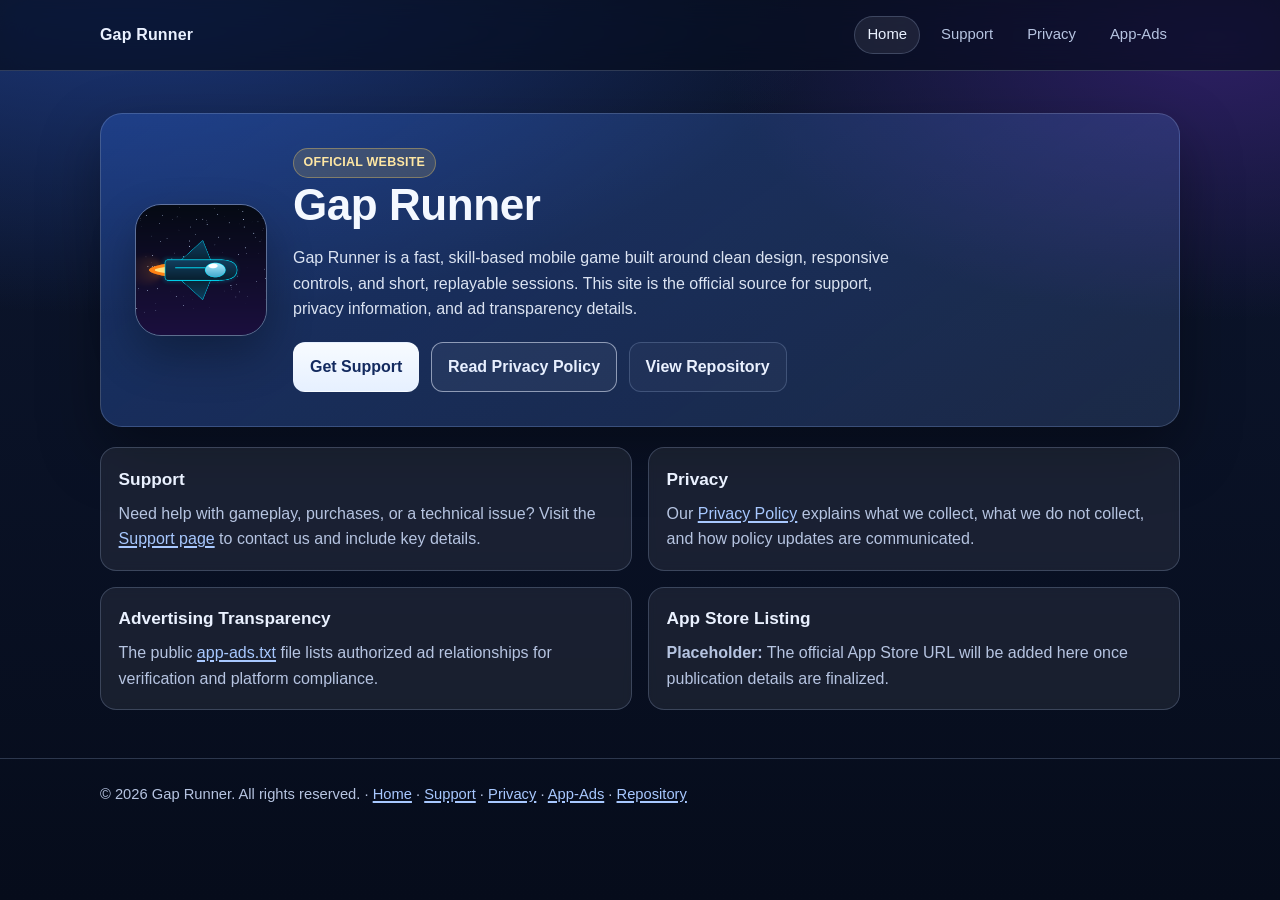
==== index.html @ 246b5f3a "Add favicon.ico from new spaceship icon" ====
<!doctype html>
<html lang="en">
<head>
  <meta charset="utf-8" />
  <meta name="viewport" content="width=device-width, initial-scale=1" />
  <title>Gap Runner — Official Site</title>
  <meta name="description" content="Official website for Gap Runner with support, privacy, advertising transparency, and project links." />
  <meta name="theme-color" content="#0d1730" />
  <link rel="icon" type="image/x-icon" href="./favicon.ico" />
  <link rel="icon" type="image/png" href="./assets/icon.png" />
  <link rel="apple-touch-icon" href="./assets/icon.png" />
  <link rel="shortcut icon" href="./assets/icon.png" />
  <link rel="stylesheet" href="./styles.css" />
</head>
<body>
  <a class="skip-link" href="#main-content">Skip to content</a>

  <header class="site-header">
    <div class="container header-inner">
      <a class="brand" href="./index.html">Gap Runner</a>
      <nav class="nav" aria-label="Main navigation">
        <a href="./index.html" aria-current="page">Home</a>
        <a href="./support.html">Support</a>
        <a href="./privacy.html">Privacy</a>
        <a href="./app-ads.txt">App-Ads</a>
      </nav>
    </div>
  </header>

  <main id="main-content" class="container">
    <section class="hero" aria-label="App overview">
      <div class="hero-main">
        <div class="hero-icon-wrap">
          <img class="hero-icon" src="./assets/icon.png" alt="Gap Runner app icon" width="132" height="132" />
        </div>
        <div>
          <span class="kicker">Official website</span>
          <h1>Gap Runner</h1>
          <p>
            Gap Runner is a fast, skill-based mobile game built around clean design,
            responsive controls, and short, replayable sessions. This site is the official
            source for support, privacy information, and ad transparency details.
          </p>
          <div class="actions">
            <a class="btn btn-primary" href="./support.html">Get Support</a>
            <a class="btn btn-secondary" href="./privacy.html">Read Privacy Policy</a>
            <a class="btn btn-ghost" href="https://github.com/mehdichitsaz/gap-runner-public" target="_blank" rel="noopener noreferrer">View Repository</a>
          </div>
        </div>
      </div>
    </section>

    <section class="grid section" aria-label="Quick links and information">
      <article class="card">
        <h2>Support</h2>
        <p>
          Need help with gameplay, purchases, or a technical issue? Visit the
          <a href="./support.html">Support page</a> to contact us and include key details.
        </p>
      </article>

      <article class="card">
        <h2>Privacy</h2>
        <p>
          Our <a href="./privacy.html">Privacy Policy</a> explains what we collect,
          what we do not collect, and how policy updates are communicated.
        </p>
      </article>

      <article class="card">
        <h2>Advertising Transparency</h2>
        <p>
          The public <a href="./app-ads.txt">app-ads.txt</a> file lists authorized ad
          relationships for verification and platform compliance.
        </p>
      </article>

      <article class="card" id="app-store-placeholder">
        <h2>App Store Listing</h2>
        <p>
          <strong>Placeholder:</strong> The official App Store URL will be added here once
          publication details are finalized.
        </p>
      </article>
    </section>
  </main>

  <footer class="site-footer">
    <div class="container">
      <p>
        © <span id="year">2026</span> Gap Runner. All rights reserved. ·
        <a href="./index.html">Home</a> ·
        <a href="./support.html">Support</a> ·
        <a href="./privacy.html">Privacy</a> ·
        <a href="./app-ads.txt">App-Ads</a> ·
        <a href="https://github.com/mehdichitsaz/gap-runner-public" target="_blank" rel="noopener noreferrer">Repository</a>
      </p>
    </div>
  </footer>

  <script>
    document.getElementById('year').textContent = new Date().getFullYear();
  </script>
</body>
</html>
---- styles.css ----
:root {
  --bg: #060c1b;
  --bg-soft: #0d1730;
  --surface: rgba(255, 255, 255, 0.07);
  --surface-strong: rgba(255, 255, 255, 0.12);
  --text: #eaf1ff;
  --text-muted: #b6c4e1;
  --primary: #7fb0ff;
  --primary-strong: #a8c8ff;
  --accent: #ffd45f;
  --border: rgba(181, 203, 245, 0.22);
  --shadow: 0 24px 60px rgba(0, 0, 0, 0.35);
  --radius: 22px;
  --radius-sm: 16px;
}

* { box-sizing: border-box; }

html, body {
  margin: 0;
  padding: 0;
}

body {
  font-family: -apple-system, BlinkMacSystemFont, "SF Pro Display", "SF Pro Text", "Segoe UI", Roboto, "Helvetica Neue", Arial, sans-serif;
  color: var(--text);
  line-height: 1.6;
  background:
    radial-gradient(1200px 600px at 10% -5%, #1e3b82 0%, transparent 60%),
    radial-gradient(900px 500px at 95% 5%, #2d1f63 0%, transparent 55%),
    linear-gradient(180deg, var(--bg-soft) 0%, var(--bg) 100%);
  min-height: 100vh;
}

a {
  color: var(--primary-strong);
  text-decoration-thickness: 1.5px;
  text-underline-offset: 2px;
}

a:hover { color: #d7e6ff; }

.skip-link {
  position: absolute;
  left: -9999px;
  top: auto;
}

.skip-link:focus {
  left: 1rem;
  top: 1rem;
  z-index: 999;
  background: #fff;
  color: #0f2452;
  padding: 0.5rem 0.75rem;
  border-radius: 0.5rem;
  font-weight: 600;
  text-decoration: none;
}

.container {
  width: min(100% - 2rem, 1080px);
  margin: 0 auto;
}

.site-header {
  position: sticky;
  top: 0;
  z-index: 20;
  background: rgba(6, 12, 27, 0.7);
  backdrop-filter: blur(14px) saturate(1.2);
  border-bottom: 1px solid var(--border);
}

.header-inner {
  display: flex;
  align-items: center;
  justify-content: space-between;
  min-height: 70px;
  gap: 1rem;
}

.brand {
  font-weight: 700;
  color: var(--text);
  text-decoration: none;
  letter-spacing: 0.01em;
}

.nav {
  display: flex;
  flex-wrap: wrap;
  gap: 0.5rem;
}

.nav a {
  text-decoration: none;
  font-size: 0.93rem;
  color: var(--text-muted);
  padding: 0.4rem 0.75rem;
  border-radius: 999px;
  border: 1px solid transparent;
}

.nav a:hover,
.nav a[aria-current="page"] {
  color: var(--text);
  border-color: var(--border);
  background: rgba(255, 255, 255, 0.08);
}

main { padding: 2.6rem 0 3rem; }

.hero {
  background: linear-gradient(145deg, rgba(45, 99, 211, 0.36), rgba(127, 176, 255, 0.15));
  border: 1px solid var(--border);
  color: #f4f8ff;
  padding: 1.65rem;
  border-radius: var(--radius);
  box-shadow: var(--shadow);
}

.hero-main {
  display: grid;
  gap: 1.25rem;
  align-items: center;
}

.hero-icon-wrap {
  display: flex;
  justify-content: center;
}

.hero-icon {
  width: clamp(92px, 18vw, 132px);
  height: clamp(92px, 18vw, 132px);
  border-radius: 26px;
  box-shadow: 0 20px 45px rgba(0, 0, 0, 0.3);
  border: 1px solid rgba(255, 255, 255, 0.3);
}

.hero h1 {
  margin: 0.15rem 0 0;
  line-height: 1.15;
  font-size: clamp(1.85rem, 4vw, 2.75rem);
  letter-spacing: -0.01em;
}

.hero p {
  margin: 0.9rem 0 0;
  color: rgba(236, 243, 255, 0.92);
  max-width: 68ch;
}

.actions {
  display: flex;
  flex-wrap: wrap;
  gap: 0.72rem;
  margin-top: 1.25rem;
}

.btn {
  display: inline-flex;
  align-items: center;
  justify-content: center;
  gap: 0.4rem;
  border-radius: 12px;
  border: 1px solid transparent;
  padding: 0.7rem 1rem;
  font-weight: 600;
  text-decoration: none;
  transition: transform 0.12s ease, background-color 0.2s ease;
}

.btn:hover {
  transform: translateY(-1px);
}

.btn-primary {
  background: linear-gradient(180deg, #f7fbff, #e6f0ff);
  color: #132a5f;
}

.btn-primary:hover { background: #ffffff; }

.btn-secondary {
  color: #e7efff;
  border-color: rgba(231, 239, 255, 0.55);
  background: rgba(255, 255, 255, 0.05);
}

.btn-secondary:hover { background: rgba(255, 255, 255, 0.12); }

.btn-ghost {
  color: var(--text);
  border-color: var(--border);
  background: rgba(255, 255, 255, 0.03);
}

.btn-ghost:hover { background: rgba(255, 255, 255, 0.09); }

.grid {
  display: grid;
  grid-template-columns: 1fr;
  gap: 1rem;
  margin-top: 1.5rem;
}

.card {
  background: var(--surface);
  border: 1px solid var(--border);
  border-radius: var(--radius-sm);
  padding: 1.1rem;
  backdrop-filter: blur(4px);
}

.card:hover {
  border-color: rgba(200, 220, 255, 0.35);
  background: var(--surface-strong);
}

.card h2 {
  margin: 0 0 0.45rem;
  font-size: 1.08rem;
}

.card p {
  margin: 0;
  color: var(--text-muted);
}

.section {
  margin-top: 1.25rem;
}

.kicker {
  display: inline-block;
  padding: 0.24rem 0.6rem;
  border-radius: 999px;
  background: rgba(255, 212, 95, 0.15);
  border: 1px solid rgba(255, 212, 95, 0.35);
  color: #ffe7a3;
  font-weight: 600;
  font-size: 0.78rem;
  letter-spacing: 0.02em;
  text-transform: uppercase;
}

.site-footer {
  border-top: 1px solid var(--border);
  color: var(--text-muted);
  font-size: 0.92rem;
  padding: 1.5rem 0 2rem;
}

.site-footer p {
  margin: 0;
  text-wrap: balance;
}

@media (min-width: 760px) {
  .hero { padding: 2.15rem; }
  .hero-main { grid-template-columns: auto 1fr; gap: 1.6rem; }
  .hero-icon-wrap { justify-content: flex-start; }
  .grid { grid-template-columns: repeat(2, minmax(0, 1fr)); }
}

@media (max-width: 520px) {
  .header-inner {
    flex-direction: column;
    align-items: flex-start;
    padding: 0.65rem 0;
  }

  .nav {
    width: 100%;
  }

  .nav a {
    padding: 0.45rem 0.6rem;
  }
}
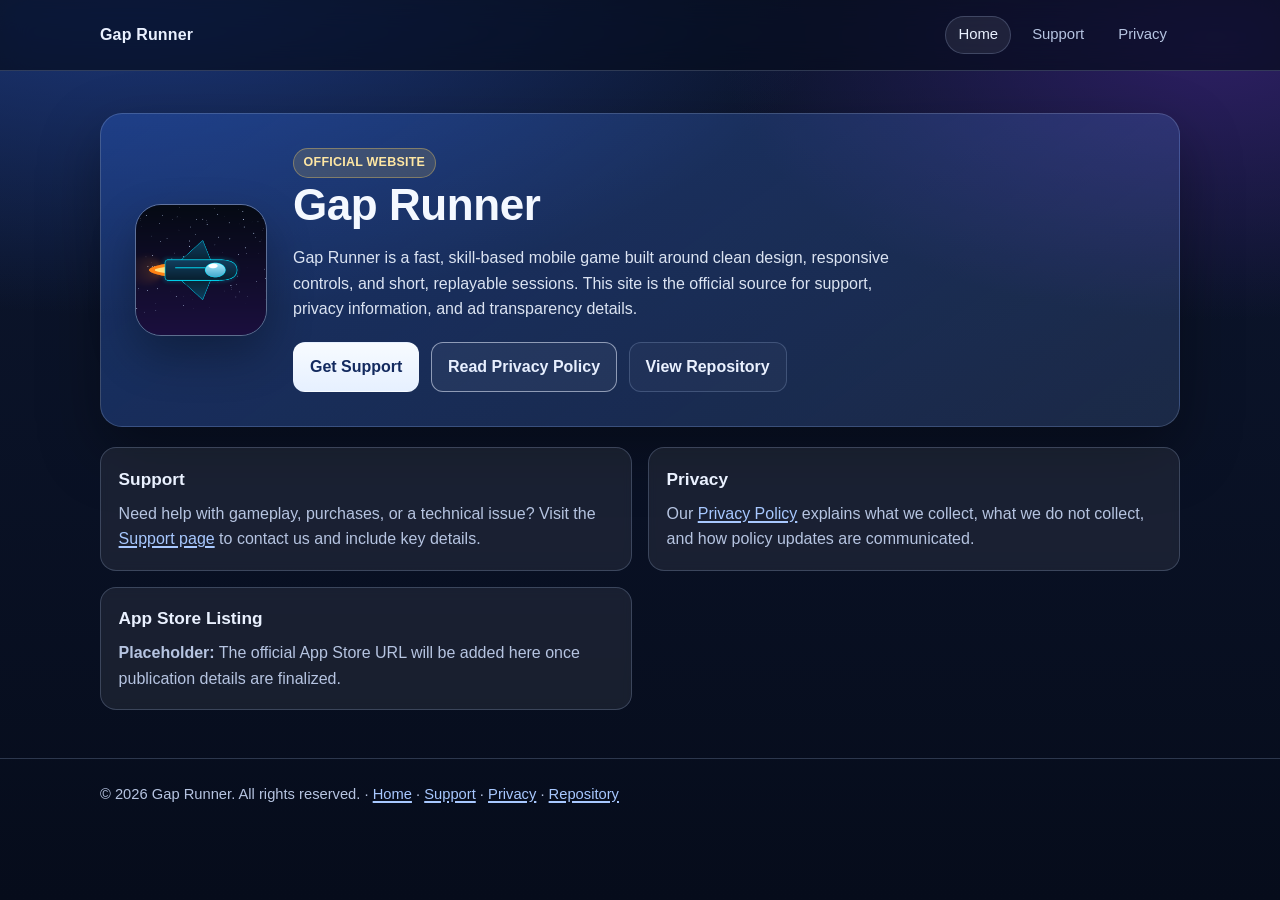
==== commit 802f2467: "Add ads.txt and remove app-ads.txt links from site UI" ====
--- a/index.html
+++ b/index.html
@@ -7,9 +7,7 @@
   <meta name="description" content="Official website for Gap Runner with support, privacy, advertising transparency, and project links." />
   <meta name="theme-color" content="#0d1730" />
   <link rel="icon" type="image/x-icon" href="./favicon.ico" />
-  <link rel="icon" type="image/png" href="./assets/icon.png" />
   <link rel="apple-touch-icon" href="./assets/icon.png" />
-  <link rel="shortcut icon" href="./assets/icon.png" />
   <link rel="stylesheet" href="./styles.css" />
 </head>
 <body>
@@ -22,7 +20,6 @@
         <a href="./index.html" aria-current="page">Home</a>
         <a href="./support.html">Support</a>
         <a href="./privacy.html">Privacy</a>
-        <a href="./app-ads.txt">App-Ads</a>
       </nav>
     </div>
   </header>
@@ -67,15 +64,7 @@
         </p>
       </article>
 
-      <article class="card">
-        <h2>Advertising Transparency</h2>
-        <p>
-          The public <a href="./app-ads.txt">app-ads.txt</a> file lists authorized ad
-          relationships for verification and platform compliance.
-        </p>
-      </article>
-
-      <article class="card" id="app-store-placeholder">
+<article class="card" id="app-store-placeholder">
         <h2>App Store Listing</h2>
         <p>
           <strong>Placeholder:</strong> The official App Store URL will be added here once
@@ -92,7 +81,6 @@
         <a href="./index.html">Home</a> ·
         <a href="./support.html">Support</a> ·
         <a href="./privacy.html">Privacy</a> ·
-        <a href="./app-ads.txt">App-Ads</a> ·
         <a href="https://github.com/mehdichitsaz/gap-runner-public" target="_blank" rel="noopener noreferrer">Repository</a>
       </p>
     </div>
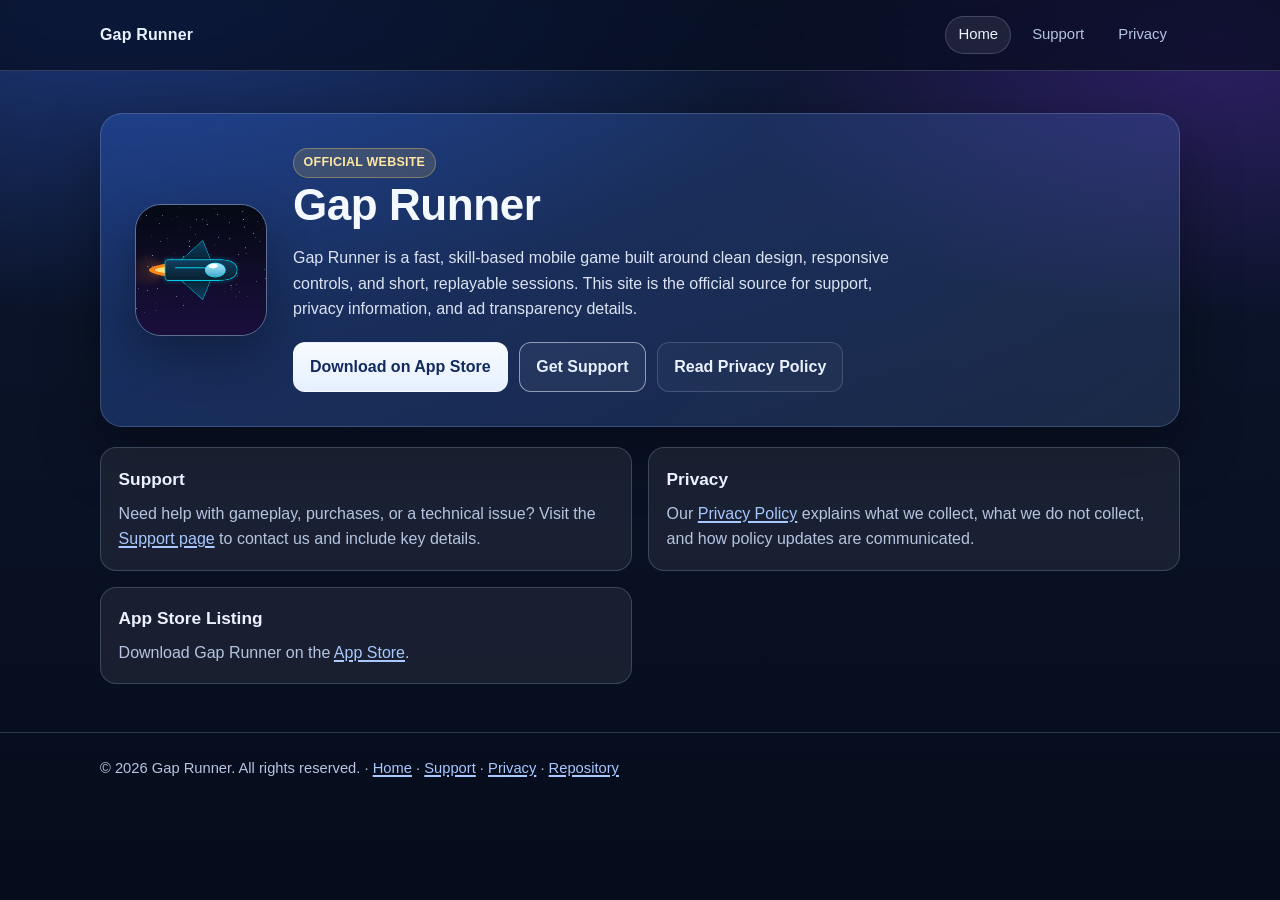
==== commit 100ac436: "Add App Store link and replace placeholders" ====
--- a/index.html
+++ b/index.html
@@ -39,9 +39,9 @@
             source for support, privacy information, and ad transparency details.
           </p>
           <div class="actions">
-            <a class="btn btn-primary" href="./support.html">Get Support</a>
-            <a class="btn btn-secondary" href="./privacy.html">Read Privacy Policy</a>
-            <a class="btn btn-ghost" href="https://github.com/mehdichitsaz/gap-runner-public" target="_blank" rel="noopener noreferrer">View Repository</a>
+            <a class="btn btn-primary" href="https://apps.apple.com/ca/app/gap-runner/id6761074765" target="_blank" rel="noopener noreferrer">Download on App Store</a>
+            <a class="btn btn-secondary" href="./support.html">Get Support</a>
+            <a class="btn btn-ghost" href="./privacy.html">Read Privacy Policy</a>
           </div>
         </div>
       </div>
@@ -64,11 +64,10 @@
         </p>
       </article>
 
-<article class="card" id="app-store-placeholder">
+      <article class="card">
         <h2>App Store Listing</h2>
         <p>
-          <strong>Placeholder:</strong> The official App Store URL will be added here once
-          publication details are finalized.
+          Download Gap Runner on the <a href="https://apps.apple.com/ca/app/gap-runner/id6761074765" target="_blank" rel="noopener noreferrer">App Store</a>.
         </p>
       </article>
     </section>
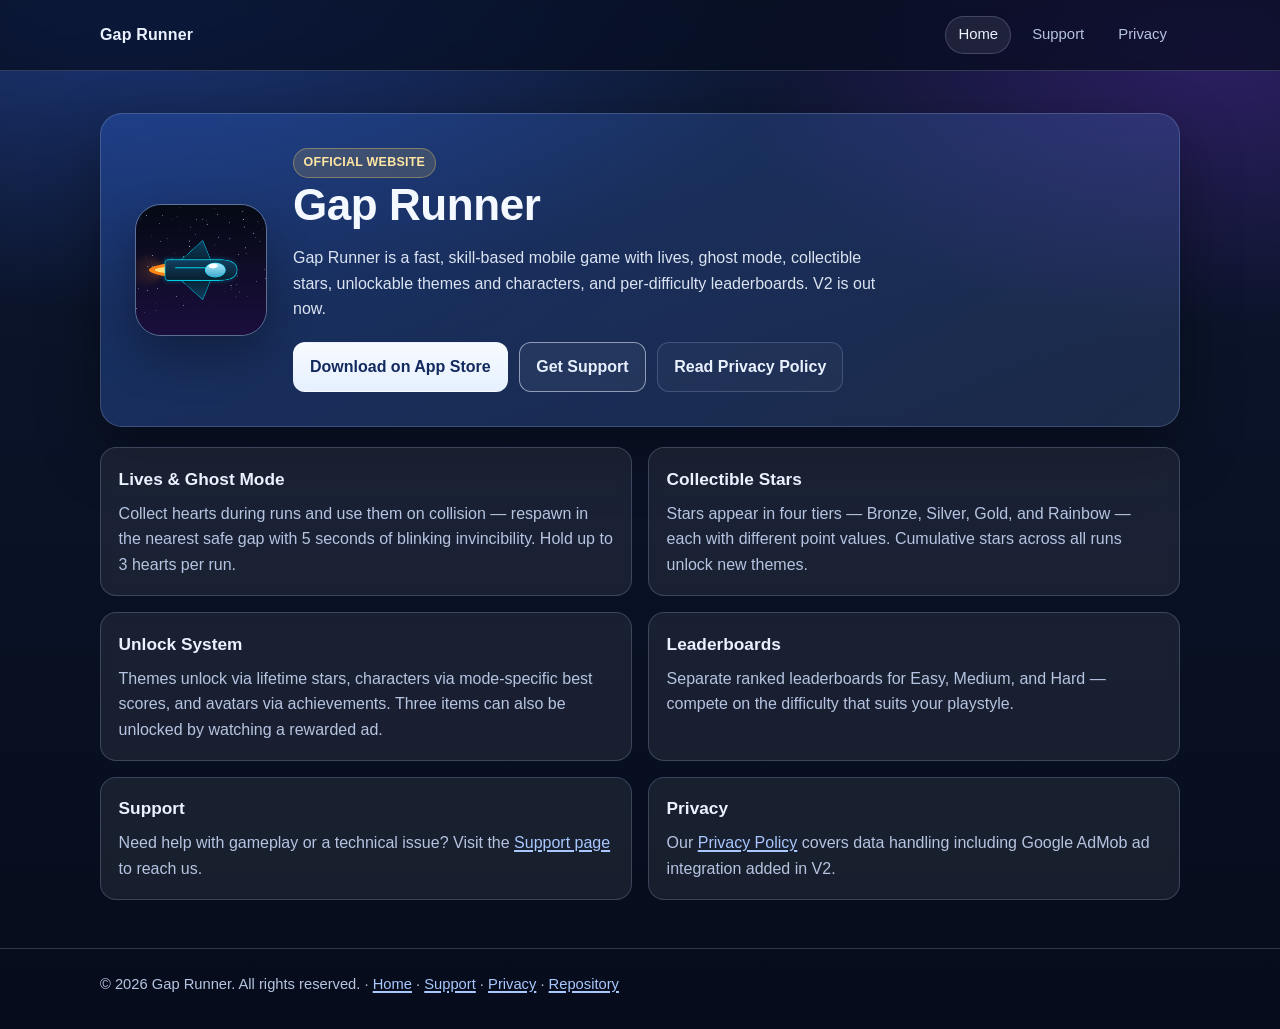
==== commit fd22a0b5: "Update site content for V2 — lives, stars, AdMob, leaderboards, privacy policy" ====
--- a/index.html
+++ b/index.html
@@ -4,7 +4,7 @@
   <meta charset="utf-8" />
   <meta name="viewport" content="width=device-width, initial-scale=1" />
   <title>Gap Runner — Official Site</title>
-  <meta name="description" content="Official website for Gap Runner with support, privacy, advertising transparency, and project links." />
+  <meta name="description" content="Official website for Gap Runner — a fast, skill-based mobile game with lives, unlockables, and leaderboards." />
   <meta name="theme-color" content="#0d1730" />
   <link rel="icon" type="image/x-icon" href="./favicon.ico" />
   <link rel="apple-touch-icon" href="./assets/icon.png" />
@@ -34,9 +34,8 @@
           <span class="kicker">Official website</span>
           <h1>Gap Runner</h1>
           <p>
-            Gap Runner is a fast, skill-based mobile game built around clean design,
-            responsive controls, and short, replayable sessions. This site is the official
-            source for support, privacy information, and ad transparency details.
+            Gap Runner is a fast, skill-based mobile game with lives, ghost mode, collectible
+            stars, unlockable themes and characters, and per-difficulty leaderboards. V2 is out now.
           </p>
           <div class="actions">
             <a class="btn btn-primary" href="https://apps.apple.com/ca/app/gap-runner/id6761074765" target="_blank" rel="noopener noreferrer">Download on App Store</a>
@@ -47,27 +46,52 @@
       </div>
     </section>
 
-    <section class="grid section" aria-label="Quick links and information">
+    <section class="grid section" aria-label="What's new in V2">
+      <article class="card">
+        <h2>Lives &amp; Ghost Mode</h2>
+        <p>
+          Collect hearts during runs and use them on collision — respawn in the nearest safe gap
+          with 5 seconds of blinking invincibility. Hold up to 3 hearts per run.
+        </p>
+      </article>
+
+      <article class="card">
+        <h2>Collectible Stars</h2>
+        <p>
+          Stars appear in four tiers — Bronze, Silver, Gold, and Rainbow — each with different
+          point values. Cumulative stars across all runs unlock new themes.
+        </p>
+      </article>
+
+      <article class="card">
+        <h2>Unlock System</h2>
+        <p>
+          Themes unlock via lifetime stars, characters via mode-specific best scores, and avatars
+          via achievements. Three items can also be unlocked by watching a rewarded ad.
+        </p>
+      </article>
+
+      <article class="card">
+        <h2>Leaderboards</h2>
+        <p>
+          Separate ranked leaderboards for Easy, Medium, and Hard — compete on the difficulty
+          that suits your playstyle.
+        </p>
+      </article>
+
       <article class="card">
         <h2>Support</h2>
         <p>
-          Need help with gameplay, purchases, or a technical issue? Visit the
-          <a href="./support.html">Support page</a> to contact us and include key details.
+          Need help with gameplay or a technical issue? Visit the
+          <a href="./support.html">Support page</a> to reach us.
         </p>
       </article>
 
       <article class="card">
         <h2>Privacy</h2>
         <p>
-          Our <a href="./privacy.html">Privacy Policy</a> explains what we collect,
-          what we do not collect, and how policy updates are communicated.
-        </p>
-      </article>
-
-      <article class="card">
-        <h2>App Store Listing</h2>
-        <p>
-          Download Gap Runner on the <a href="https://apps.apple.com/ca/app/gap-runner/id6761074765" target="_blank" rel="noopener noreferrer">App Store</a>.
+          Our <a href="./privacy.html">Privacy Policy</a> covers data handling including
+          Google AdMob ad integration added in V2.
         </p>
       </article>
     </section>
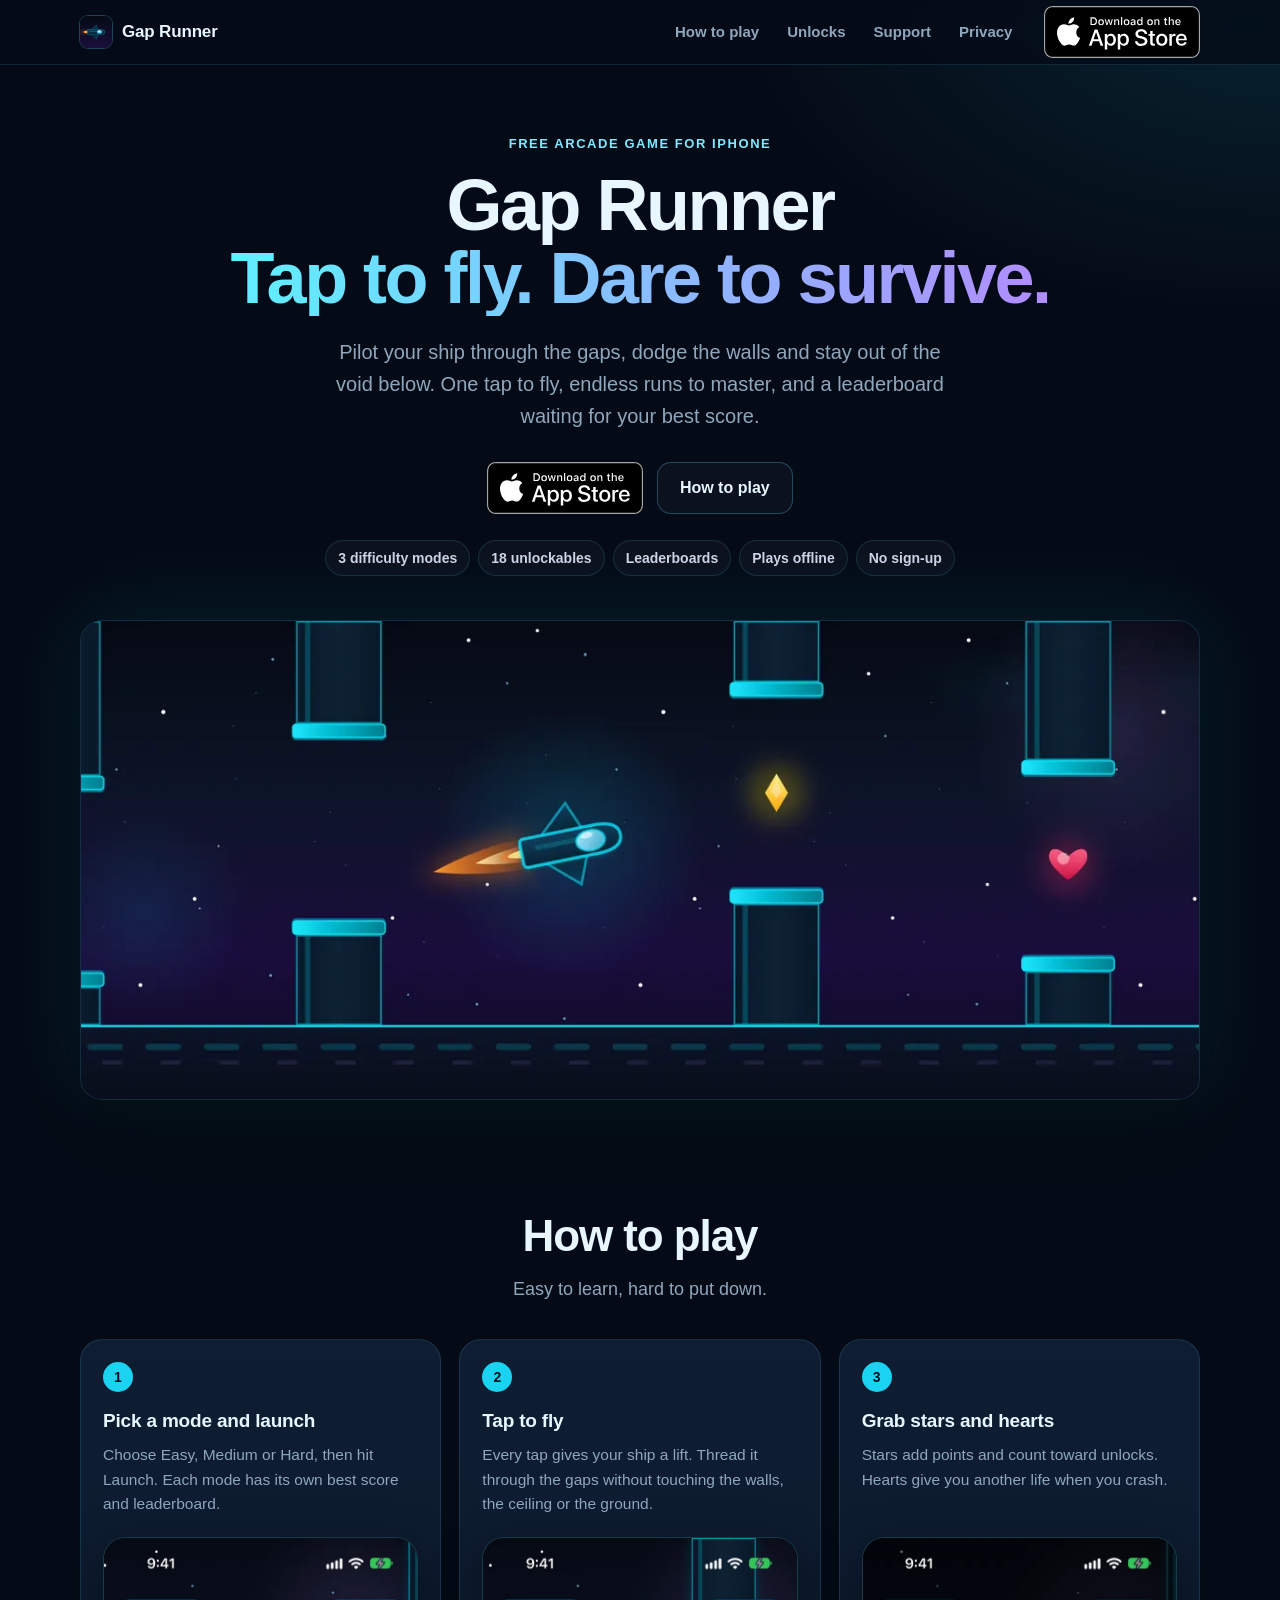
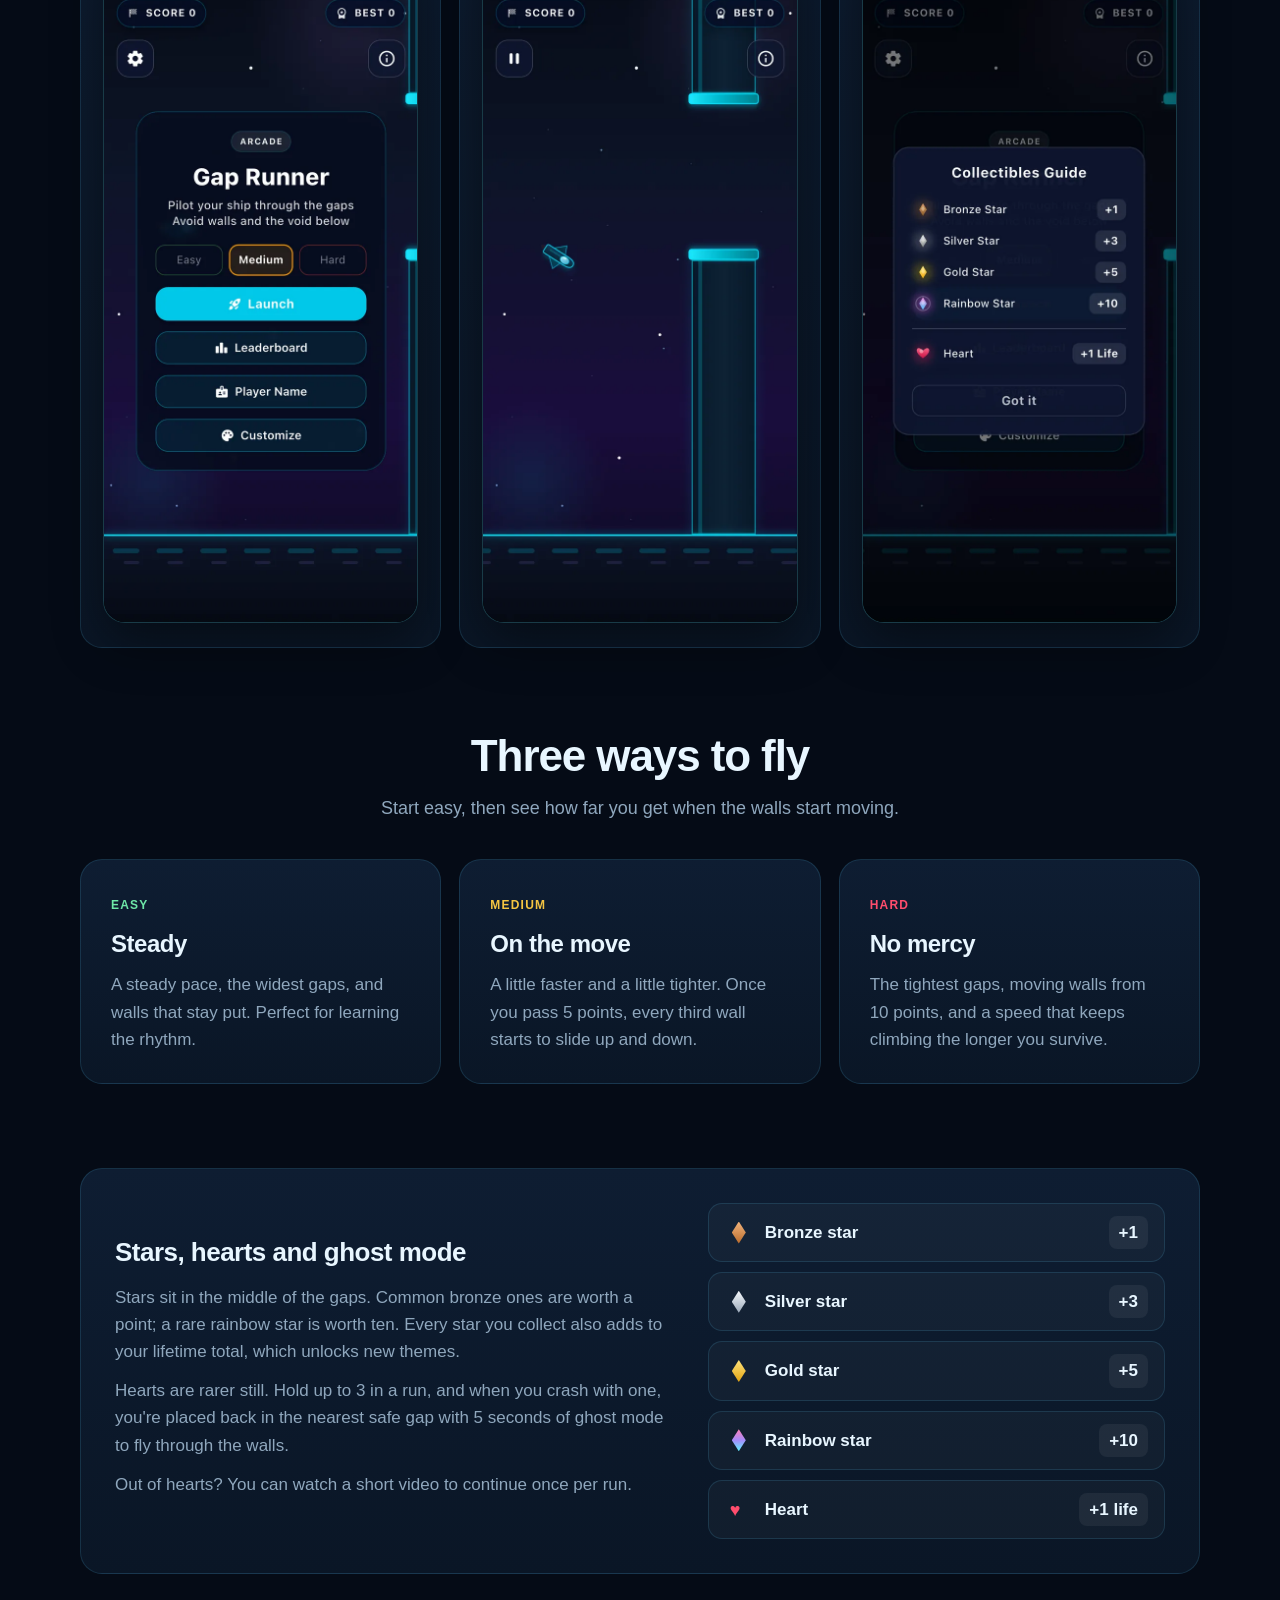
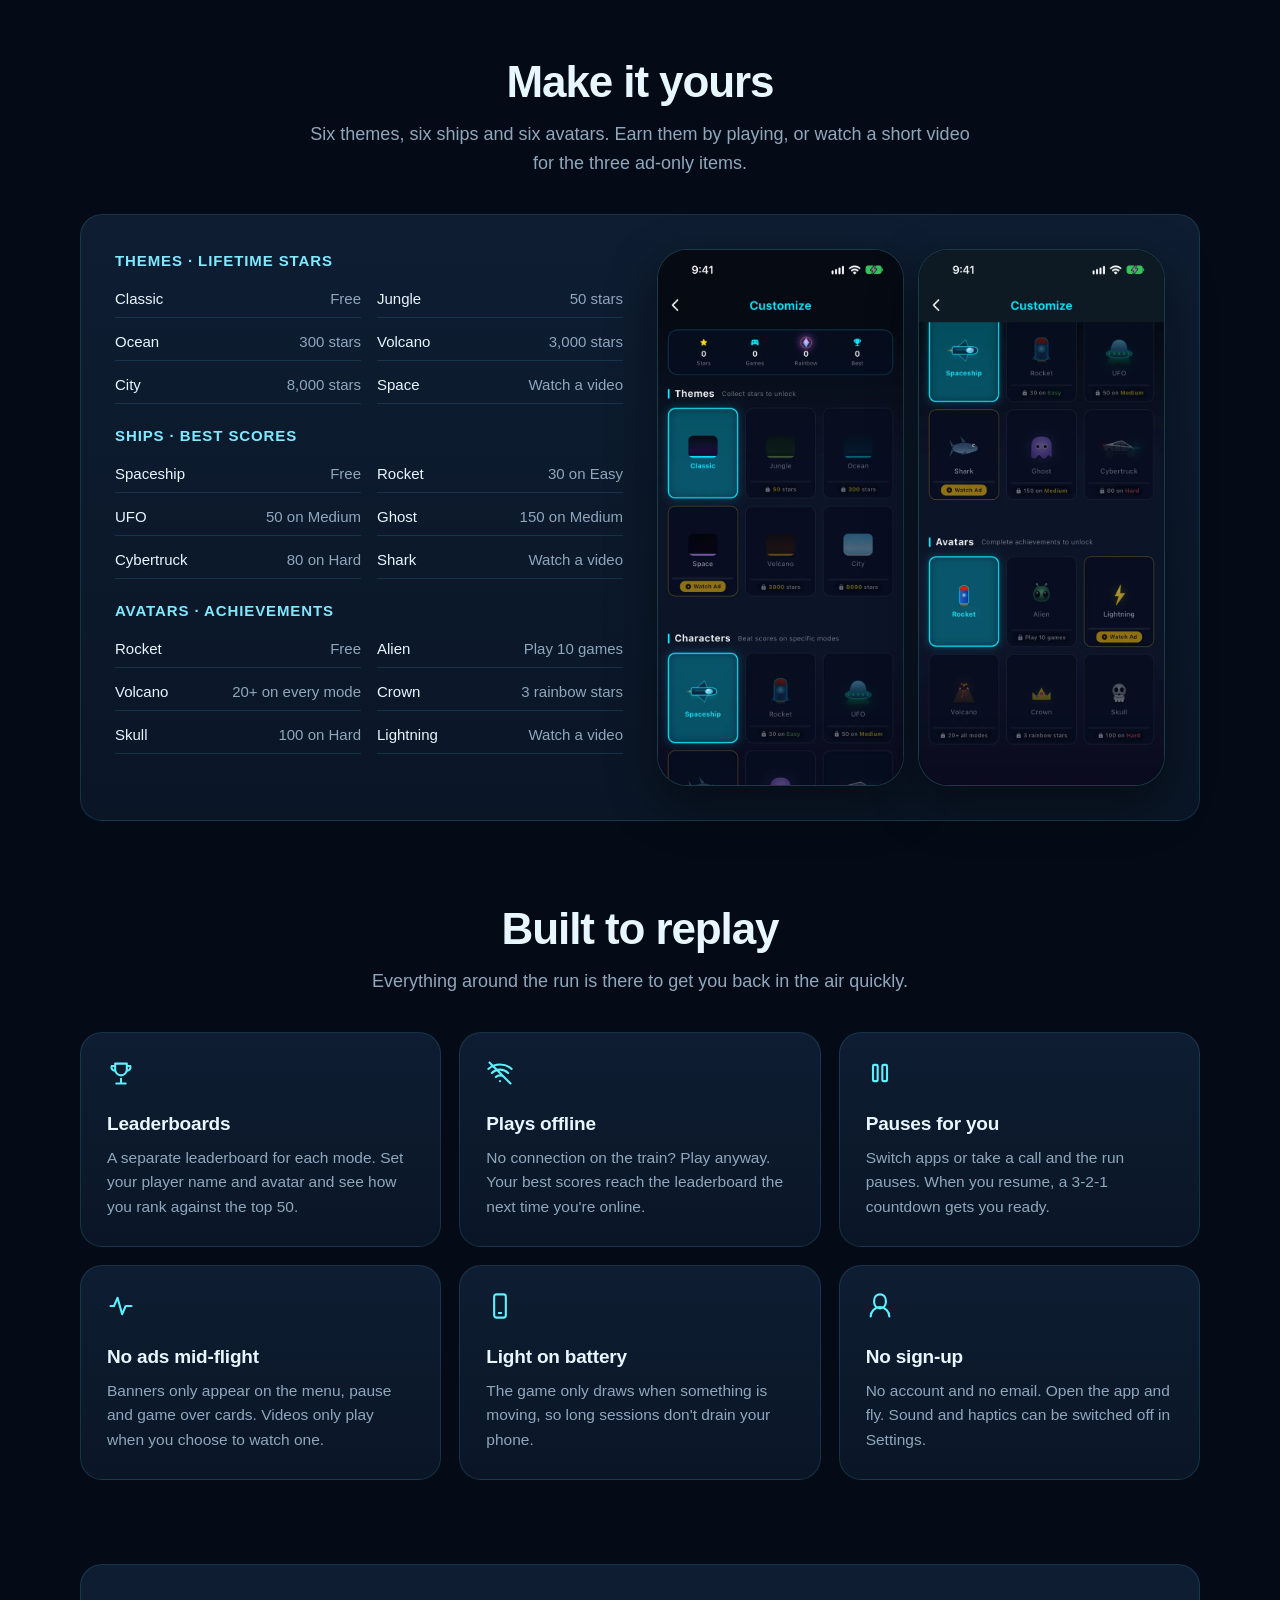
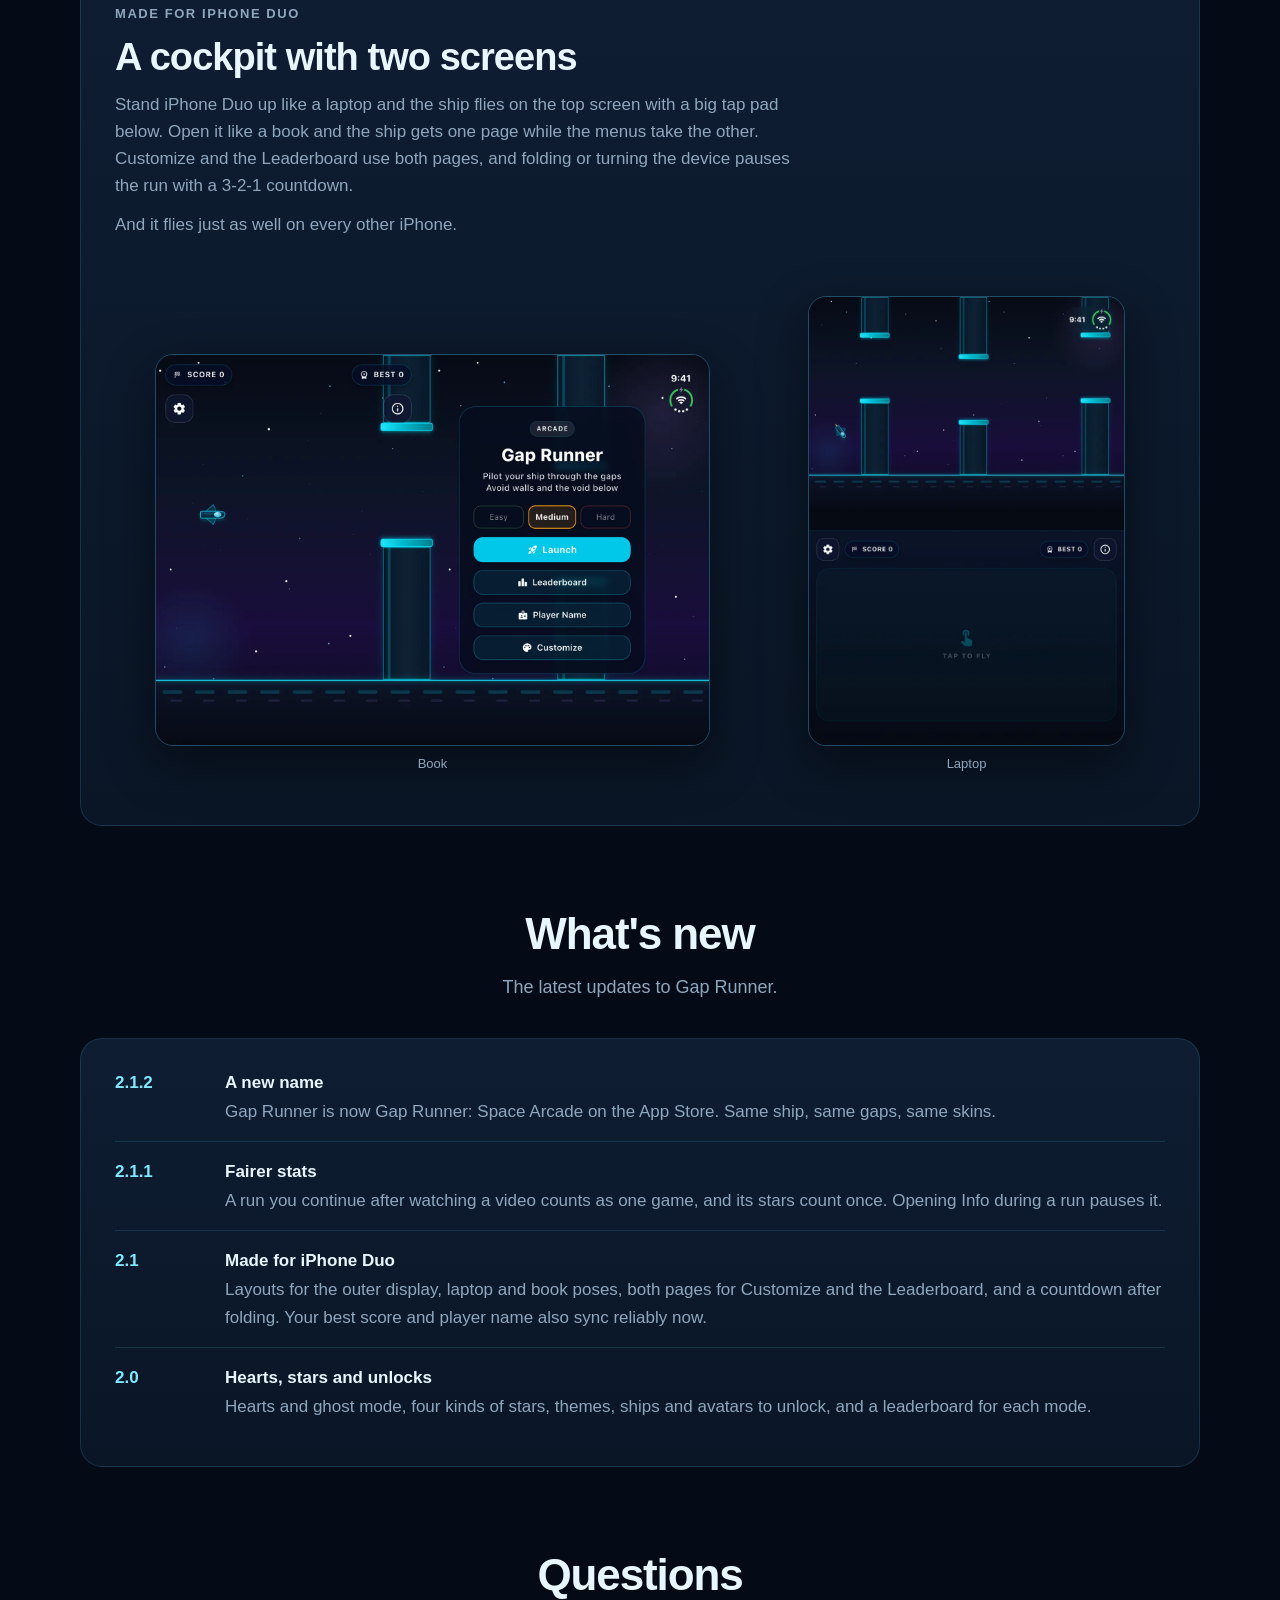
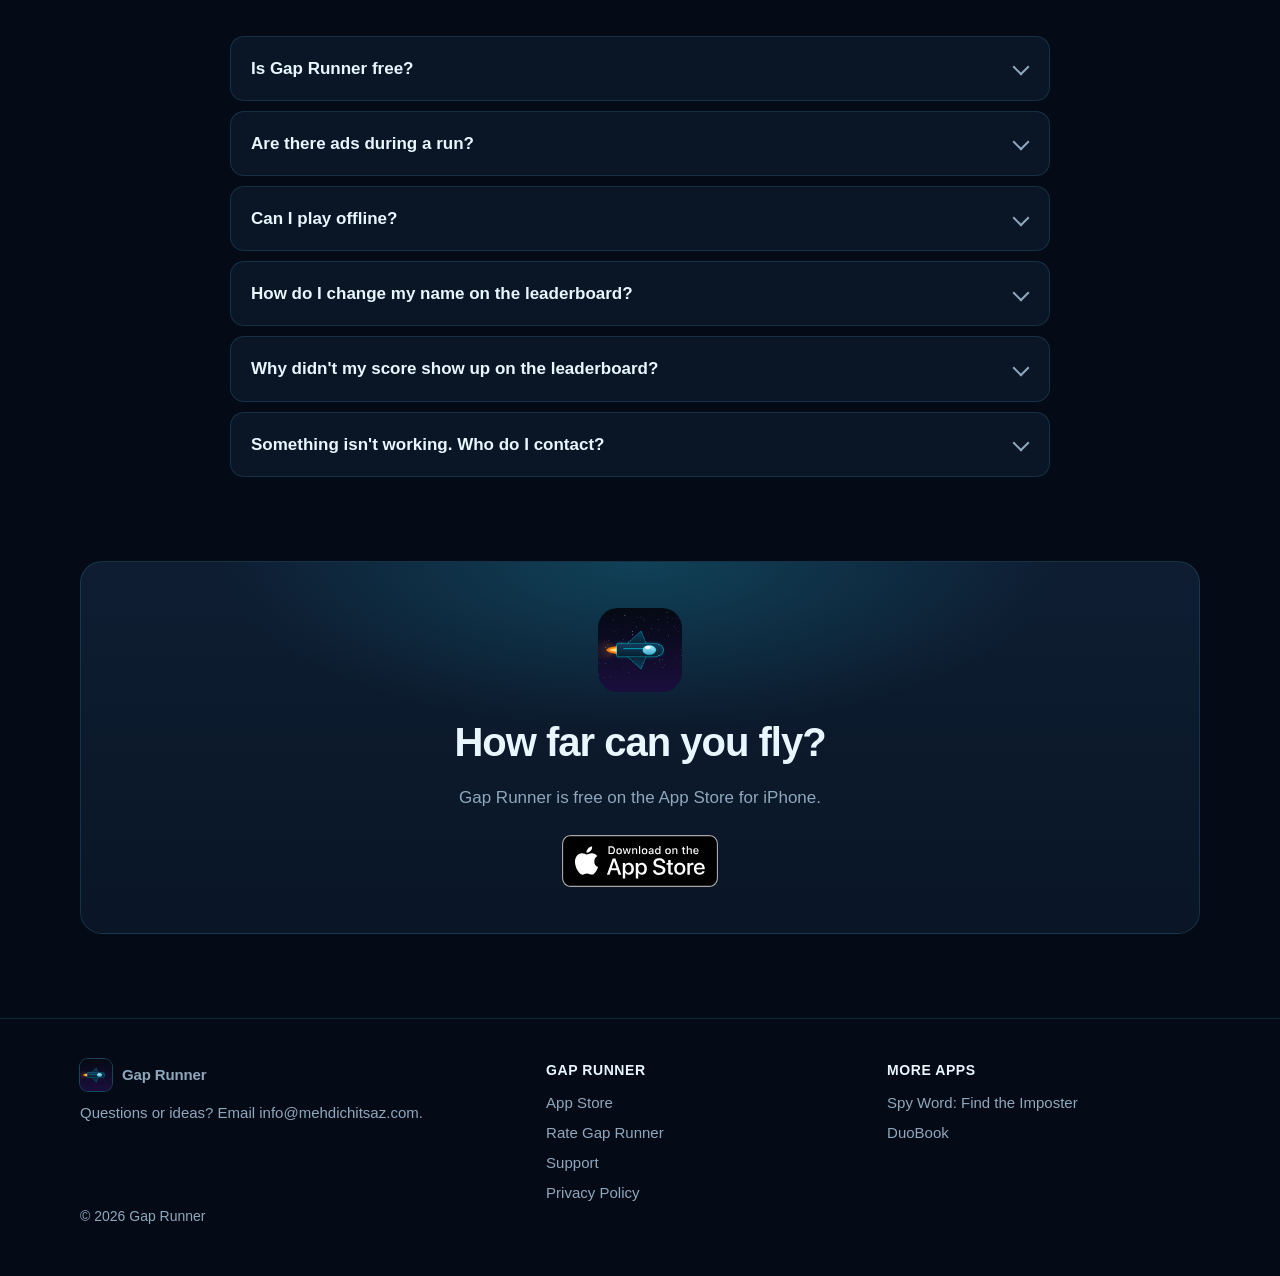
==== commit f45240ec: "Rebuild the site for Gap Runner 2.1: new home, support and privacy pages, current screenshots, iPhon" ====
--- a/index.html
+++ b/index.html
@@ -1,116 +1,364 @@
 <!doctype html>
 <html lang="en">
 <head>
-  <meta charset="utf-8" />
-  <meta name="viewport" content="width=device-width, initial-scale=1" />
-  <title>Gap Runner — Official Site</title>
-  <meta name="description" content="Official website for Gap Runner — a fast, skill-based mobile game with lives, unlockables, and leaderboards." />
-  <meta name="theme-color" content="#0d1730" />
-  <link rel="icon" type="image/x-icon" href="./favicon.ico" />
-  <link rel="apple-touch-icon" href="./assets/icon.png" />
-  <link rel="stylesheet" href="./styles.css" />
+  <meta charset="utf-8">
+  <meta name="viewport" content="width=device-width, initial-scale=1, viewport-fit=cover">
+  <title>Gap Runner: Space Arcade · Tap to fly through the gaps</title>
+  <meta name="description" content="Tap to fly your ship through the gaps. Three modes, four kinds of stars, hearts and ghost mode, 18 unlockables and leaderboards. Free on the App Store for iPhone.">
+  <meta name="theme-color" content="#050b16">
+  <meta name="apple-itunes-app" content="app-id=6761074765">
+  <link rel="canonical" href="https://mehdichitsaz.com/gap-runner/">
+  <link rel="icon" href="favicon.ico" sizes="48x48">
+  <link rel="icon" type="image/png" sizes="32x32" href="assets/img/favicon-32.png">
+  <link rel="apple-touch-icon" href="apple-touch-icon.png">
+  <link rel="stylesheet" href="assets/site.css">
+  <meta property="og:type" content="website">
+  <meta property="og:site_name" content="Gap Runner">
+  <meta property="og:title" content="Gap Runner: Space Arcade">
+  <meta property="og:description" content="Tap to fly your ship through the gaps. Collect stars, unlock ships and themes, and climb the leaderboards. Free on the App Store.">
+  <meta property="og:url" content="https://mehdichitsaz.com/gap-runner/">
+  <meta property="og:image" content="https://mehdichitsaz.com/gap-runner/assets/img/og.jpg">
+  <meta property="og:image:width" content="1200">
+  <meta property="og:image:height" content="630">
+  <meta name="twitter:card" content="summary_large_image">
+  <script type="application/ld+json">
+  {
+    "@context": "https://schema.org",
+    "@type": "MobileApplication",
+    "name": "Gap Runner: Space Arcade",
+    "operatingSystem": "iOS",
+    "applicationCategory": "GameApplication",
+    "url": "https://mehdichitsaz.com/gap-runner/",
+    "downloadUrl": "https://apps.apple.com/app/id6761074765",
+    "image": "https://mehdichitsaz.com/gap-runner/assets/img/icon-512.png",
+    "screenshot": "https://mehdichitsaz.com/gap-runner/assets/img/og.jpg",
+    "description": "A one-tap space arcade game for iPhone. Fly your ship through the gaps, collect stars and hearts, unlock themes, ships and avatars, and climb the leaderboards.",
+    "offers": { "@type": "Offer", "price": "0", "priceCurrency": "USD" }
+  }
+  </script>
+  <script type="application/ld+json">
+  {
+    "@context": "https://schema.org",
+    "@type": "FAQPage",
+    "mainEntity": [
+      { "@type": "Question", "name": "Is Gap Runner free?", "acceptedAnswer": { "@type": "Answer", "text": "Yes. Gap Runner is free to download and play, with ads. There are no in-app purchases." } },
+      { "@type": "Question", "name": "Can I play Gap Runner offline?", "acceptedAnswer": { "@type": "Answer", "text": "Yes. Your best scores sync to the leaderboard the next time you're online." } },
+      { "@type": "Question", "name": "Are there ads during a run?", "acceptedAnswer": { "@type": "Answer", "text": "No. Banners only appear on the menu, pause and game over cards, and video ads only play when you choose to watch one to continue or unlock an item." } }
+    ]
+  }
+  </script>
 </head>
 <body>
-  <a class="skip-link" href="#main-content">Skip to content</a>
+  <a class="skip" href="#main">Skip to content</a>
 
   <header class="site-header">
-    <div class="container header-inner">
-      <a class="brand" href="./index.html">Gap Runner</a>
-      <nav class="nav" aria-label="Main navigation">
-        <a href="./index.html" aria-current="page">Home</a>
-        <a href="./support.html">Support</a>
-        <a href="./privacy.html">Privacy</a>
+    <div class="wrap">
+      <a class="brand" href="./"><img src="assets/img/icon-512.png" alt="" width="32" height="32">Gap Runner</a>
+      <nav class="nav" aria-label="Main">
+        <a class="optional" href="#how-to-play">How to play</a>
+        <a class="optional" href="#unlocks">Unlocks</a>
+        <a href="support.html">Support</a>
+        <a href="privacy.html">Privacy</a>
       </nav>
+      <a class="header-cta badge-link" href="https://apps.apple.com/app/id6761074765"><img src="assets/img/app-store-badge.svg" alt="Download on the App Store" width="108" height="36"></a>
     </div>
   </header>
 
-  <main id="main-content" class="container">
-    <section class="hero" aria-label="App overview">
-      <div class="hero-main">
-        <div class="hero-icon-wrap">
-          <img class="hero-icon" src="./assets/icon.png" alt="Gap Runner app icon" width="132" height="132" />
-        </div>
+  <main id="main">
+    <section class="hero">
+      <div class="wrap">
+        <p class="eyebrow">Free arcade game for iPhone</p>
+        <h1>Gap Runner <span>Tap to fly. Dare to survive.</span></h1>
+        <p class="lead">Pilot your ship through the gaps, dodge the walls and stay out of the void below. One tap to fly, endless runs to master, and a leaderboard waiting for your best score.</p>
+        <div class="cta-row">
+          <a class="badge-link" href="https://apps.apple.com/app/id6761074765"><img src="assets/img/app-store-badge.svg" alt="Download Gap Runner on the App Store" width="156" height="52"></a>
+          <a class="btn" href="#how-to-play">How to play</a>
+        </div>
+        <ul class="facts" aria-label="At a glance">
+          <li>3 difficulty modes</li>
+          <li>18 unlockables</li>
+          <li>Leaderboards</li>
+          <li>Plays offline</li>
+          <li>No sign-up</li>
+        </ul>
+        <div class="hero-art">
+          <img src="assets/img/hero-1200.webp" srcset="assets/img/hero-1200.webp 1200w, assets/img/hero-2400.webp 2400w" sizes="(max-width: 1152px) 100vw, 1120px" width="1200" height="514" alt="A spaceship with a flaming thruster flies between neon walls in space, past a gold star and a heart">
+        </div>
+      </div>
+    </section>
+
+    <section class="section" id="how-to-play">
+      <div class="wrap">
+        <div class="section-head">
+          <h2>How to play</h2>
+          <p>Easy to learn, hard to put down.</p>
+        </div>
+        <ol class="steps three">
+          <li class="card step">
+            <span class="num">1</span>
+            <h3>Pick a mode and launch</h3>
+            <p>Choose Easy, Medium or Hard, then hit Launch. Each mode has its own best score and leaderboard.</p>
+            <div class="shots"><div class="phone"><img src="assets/img/home.webp" alt="Gap Runner menu with Easy, Medium and Hard, Launch, Leaderboard, Player Name and Customize" width="640" height="1392" loading="lazy"></div></div>
+          </li>
+          <li class="card step">
+            <span class="num">2</span>
+            <h3>Tap to fly</h3>
+            <p>Every tap gives your ship a lift. Thread it through the gaps without touching the walls, the ceiling or the ground.</p>
+            <div class="shots"><div class="phone"><img src="assets/img/flight.webp" alt="The ship flying toward a gap between two neon walls" width="640" height="1392" loading="lazy"></div></div>
+          </li>
+          <li class="card step">
+            <span class="num">3</span>
+            <h3>Grab stars and hearts</h3>
+            <p>Stars add points and count toward unlocks. Hearts give you another life when you crash.</p>
+            <div class="shots"><div class="phone"><img src="assets/img/guide.webp" alt="Collectibles guide: Bronze +1, Silver +3, Gold +5, Rainbow +10, Heart +1 life" width="640" height="1392" loading="lazy"></div></div>
+          </li>
+        </ol>
+      </div>
+    </section>
+
+    <section class="section" id="modes">
+      <div class="wrap">
+        <div class="section-head">
+          <h2>Three ways to fly</h2>
+          <p>Start easy, then see how far you get when the walls start moving.</p>
+        </div>
+        <div class="difficulty">
+          <article class="card mode easy">
+            <span class="tag">Easy</span>
+            <h3>Steady</h3>
+            <p>A steady pace, the widest gaps, and walls that stay put. Perfect for learning the rhythm.</p>
+          </article>
+          <article class="card mode medium">
+            <span class="tag">Medium</span>
+            <h3>On the move</h3>
+            <p>A little faster and a little tighter. Once you pass 5 points, every third wall starts to slide up and down.</p>
+          </article>
+          <article class="card mode hard">
+            <span class="tag">Hard</span>
+            <h3>No mercy</h3>
+            <p>The tightest gaps, moving walls from 10 points, and a speed that keeps climbing the longer you survive.</p>
+          </article>
+        </div>
+      </div>
+    </section>
+
+    <section class="section" id="pickups">
+      <div class="wrap">
+        <div class="card pickups">
+          <div>
+            <h3>Stars, hearts and ghost mode</h3>
+            <p>Stars sit in the middle of the gaps. Common bronze ones are worth a point; a rare rainbow star is worth ten. Every star you collect also adds to your lifetime total, which unlocks new themes.</p>
+            <p>Hearts are rarer still. Hold up to 3 in a run, and when you crash with one, you're placed back in the nearest safe gap with 5 seconds of ghost mode to fly through the walls.</p>
+            <p>Out of hearts? You can watch a short video to continue once per run.</p>
+          </div>
+          <ul class="tiers" aria-label="Collectibles">
+            <li><span class="gem bronze" aria-hidden="true"></span><strong>Bronze star</strong><span class="pts">+1</span></li>
+            <li><span class="gem silver" aria-hidden="true"></span><strong>Silver star</strong><span class="pts">+3</span></li>
+            <li><span class="gem gold" aria-hidden="true"></span><strong>Gold star</strong><span class="pts">+5</span></li>
+            <li><span class="gem rainbow" aria-hidden="true"></span><strong>Rainbow star</strong><span class="pts">+10</span></li>
+            <li><span class="gem heart" aria-hidden="true">♥</span><strong>Heart</strong><span class="pts">+1 life</span></li>
+          </ul>
+        </div>
+      </div>
+    </section>
+
+    <section class="section" id="unlocks">
+      <div class="wrap">
+        <div class="section-head">
+          <h2>Make it yours</h2>
+          <p>Six themes, six ships and six avatars. Earn them by playing, or watch a short video for the three ad-only items.</p>
+        </div>
+        <div class="card unlocks">
+          <div>
+            <div class="unlock-group">
+              <h4>Themes · lifetime stars</h4>
+              <ul>
+                <li>Classic <span>Free</span></li>
+                <li>Jungle <span>50 stars</span></li>
+                <li>Ocean <span>300 stars</span></li>
+                <li>Volcano <span>3,000 stars</span></li>
+                <li>City <span>8,000 stars</span></li>
+                <li>Space <span>Watch a video</span></li>
+              </ul>
+            </div>
+            <div class="unlock-group">
+              <h4>Ships · best scores</h4>
+              <ul>
+                <li>Spaceship <span>Free</span></li>
+                <li>Rocket <span>30 on Easy</span></li>
+                <li>UFO <span>50 on Medium</span></li>
+                <li>Ghost <span>150 on Medium</span></li>
+                <li>Cybertruck <span>80 on Hard</span></li>
+                <li>Shark <span>Watch a video</span></li>
+              </ul>
+            </div>
+            <div class="unlock-group">
+              <h4>Avatars · achievements</h4>
+              <ul>
+                <li>Rocket <span>Free</span></li>
+                <li>Alien <span>Play 10 games</span></li>
+                <li>Volcano <span>20+ on every mode</span></li>
+                <li>Crown <span>3 rainbow stars</span></li>
+                <li>Skull <span>100 on Hard</span></li>
+                <li>Lightning <span>Watch a video</span></li>
+              </ul>
+            </div>
+          </div>
+          <div class="unlock-shots">
+            <div class="phone"><img src="assets/img/customize.webp" alt="Customize screen with your stats and the six themes" width="640" height="1392" loading="lazy"></div>
+            <div class="phone"><img src="assets/img/characters.webp" alt="Customize screen with the six ships and six avatars" width="640" height="1392" loading="lazy"></div>
+          </div>
+        </div>
+      </div>
+    </section>
+
+    <section class="section" id="features">
+      <div class="wrap">
+        <div class="section-head">
+          <h2>Built to replay</h2>
+          <p>Everything around the run is there to get you back in the air quickly.</p>
+        </div>
+        <div class="features">
+          <article class="card feature">
+            <svg viewBox="0 0 24 24" fill="none" stroke="currentColor" stroke-width="1.8" stroke-linecap="round" stroke-linejoin="round" aria-hidden="true"><path d="M8 21h8M12 17v4M7 4h10v5a5 5 0 0 1-10 0V4zM7 6H4a3 3 0 0 0 3 4M17 6h3a3 3 0 0 1-3 4"/></svg>
+            <h3>Leaderboards</h3>
+            <p>A separate leaderboard for each mode. Set your player name and avatar and see how you rank against the top 50.</p>
+          </article>
+          <article class="card feature">
+            <svg viewBox="0 0 24 24" fill="none" stroke="currentColor" stroke-width="1.8" stroke-linecap="round" stroke-linejoin="round" aria-hidden="true"><path d="M2 8.5a15 15 0 0 1 20 0M5 12a10 10 0 0 1 14 0M8.5 15.5a5 5 0 0 1 7 0M12 19h0M3 3l18 18"/></svg>
+            <h3>Plays offline</h3>
+            <p>No connection on the train? Play anyway. Your best scores reach the leaderboard the next time you're online.</p>
+          </article>
+          <article class="card feature">
+            <svg viewBox="0 0 24 24" fill="none" stroke="currentColor" stroke-width="1.8" stroke-linecap="round" stroke-linejoin="round" aria-hidden="true"><rect x="6" y="5" width="4" height="14" rx="1"/><rect x="14" y="5" width="4" height="14" rx="1"/></svg>
+            <h3>Pauses for you</h3>
+            <p>Switch apps or take a call and the run pauses. When you resume, a 3-2-1 countdown gets you ready.</p>
+          </article>
+          <article class="card feature">
+            <svg viewBox="0 0 24 24" fill="none" stroke="currentColor" stroke-width="1.8" stroke-linecap="round" stroke-linejoin="round" aria-hidden="true"><path d="M3 12h3l3-7 4 14 3-7h5"/></svg>
+            <h3>No ads mid-flight</h3>
+            <p>Banners only appear on the menu, pause and game over cards. Videos only play when you choose to watch one.</p>
+          </article>
+          <article class="card feature">
+            <svg viewBox="0 0 24 24" fill="none" stroke="currentColor" stroke-width="1.8" stroke-linecap="round" stroke-linejoin="round" aria-hidden="true"><rect x="7" y="2" width="10" height="20" rx="2"/><path d="M11 18h2"/></svg>
+            <h3>Light on battery</h3>
+            <p>The game only draws when something is moving, so long sessions don't drain your phone.</p>
+          </article>
+          <article class="card feature">
+            <svg viewBox="0 0 24 24" fill="none" stroke="currentColor" stroke-width="1.8" stroke-linecap="round" stroke-linejoin="round" aria-hidden="true"><path d="M12 2a5 5 0 0 1 5 5v2a5 5 0 0 1-10 0V7a5 5 0 0 1 5-5zM4 21a8 8 0 0 1 16 0"/></svg>
+            <h3>No sign-up</h3>
+            <p>No account and no email. Open the app and fly. Sound and haptics can be switched off in Settings.</p>
+          </article>
+        </div>
+      </div>
+    </section>
+
+    <section class="section" id="iphone-duo">
+      <div class="wrap">
+        <div class="card duo">
+          <div>
+            <p class="eyebrow">Made for iPhone Duo</p>
+            <h2>A cockpit with two screens</h2>
+            <p>Stand iPhone Duo up like a laptop and the ship flies on the top screen with a big tap pad below. Open it like a book and the ship gets one page while the menus take the other. Customize and the Leaderboard use both pages, and folding or turning the device pauses the run with a 3-2-1 countdown.</p>
+            <p>And it flies just as well on every other iPhone.</p>
+          </div>
+          <div class="duo-art">
+            <figure><img src="assets/img/duo-book.webp" alt="Gap Runner on iPhone Duo opened like a book: the ship flying on one page and the menu on the other" width="1600" height="1126" loading="lazy"><figcaption>Book</figcaption></figure>
+            <figure><img src="assets/img/duo-laptop.webp" alt="Gap Runner on iPhone Duo stood up like a laptop: the game on the top screen and a Tap to fly pad below" width="800" height="1138" loading="lazy"><figcaption>Laptop</figcaption></figure>
+          </div>
+        </div>
+      </div>
+    </section>
+
+    <section class="section" id="updates">
+      <div class="wrap">
+        <div class="section-head">
+          <h2>What's new</h2>
+          <p>The latest updates to Gap Runner.</p>
+        </div>
+        <div class="card updates">
+          <ol>
+            <li><span class="ver">2.1.2</span><div><strong>A new name</strong><span>Gap Runner is now Gap Runner: Space Arcade on the App Store. Same ship, same gaps, same skins.</span></div></li>
+            <li><span class="ver">2.1.1</span><div><strong>Fairer stats</strong><span>A run you continue after watching a video counts as one game, and its stars count once. Opening Info during a run pauses it.</span></div></li>
+            <li><span class="ver">2.1</span><div><strong>Made for iPhone Duo</strong><span>Layouts for the outer display, laptop and book poses, both pages for Customize and the Leaderboard, and a countdown after folding. Your best score and player name also sync reliably now.</span></div></li>
+            <li><span class="ver">2.0</span><div><strong>Hearts, stars and unlocks</strong><span>Hearts and ghost mode, four kinds of stars, themes, ships and avatars to unlock, and a leaderboard for each mode.</span></div></li>
+          </ol>
+        </div>
+      </div>
+    </section>
+
+    <section class="section" id="faq">
+      <div class="wrap">
+        <div class="section-head">
+          <h2>Questions</h2>
+        </div>
+        <div class="faq">
+          <details>
+            <summary>Is Gap Runner free?</summary>
+            <div><p>Yes. Gap Runner is free to download and play, with ads. There are no in-app purchases.</p></div>
+          </details>
+          <details>
+            <summary>Are there ads during a run?</summary>
+            <div><p>No. Banners only appear on the menu, pause and game over cards, and video ads only play when you choose to watch one, to continue a run or unlock an item.</p></div>
+          </details>
+          <details>
+            <summary>Can I play offline?</summary>
+            <div><p>Yes. Your best scores sync to the leaderboard the next time you're online.</p></div>
+          </details>
+          <details>
+            <summary>How do I change my name on the leaderboard?</summary>
+            <div><p>Tap Player Name on the menu. To change your avatar, open Customize and pick one you've unlocked.</p></div>
+          </details>
+          <details>
+            <summary>Why didn't my score show up on the leaderboard?</summary>
+            <div><p>Each mode has its own leaderboard, so check the tab for the mode you played. If you were offline, your score is sent the next time you open the game with a connection. Still missing? <a href="support.html">See Support</a>.</p></div>
+          </details>
+          <details>
+            <summary>Something isn't working. Who do I contact?</summary>
+            <div><p>Have a look at the <a href="support.html">Support page</a>, or email <a href="mailto:info@mehdichitsaz.com">info@mehdichitsaz.com</a>.</p></div>
+          </details>
+        </div>
+      </div>
+    </section>
+
+    <section class="wrap">
+      <div class="card cta-band">
+        <img class="icon" src="assets/img/icon-512.png" alt="" width="84" height="84">
+        <h2>How far can you fly?</h2>
+        <p>Gap Runner is free on the App Store for iPhone.</p>
+        <div class="cta-row">
+          <a class="badge-link" href="https://apps.apple.com/app/id6761074765"><img src="assets/img/app-store-badge.svg" alt="Download Gap Runner on the App Store" width="156" height="52"></a>
+        </div>
+      </div>
+    </section>
+  </main>
+
+  <footer class="site-footer">
+    <div class="wrap">
+      <div class="footer-grid">
         <div>
-          <span class="kicker">Official website</span>
-          <h1>Gap Runner</h1>
-          <p>
-            Gap Runner is a fast, skill-based mobile game with lives, ghost mode, collectible
-            stars, unlockable themes and characters, and per-difficulty leaderboards. V2 is out now.
-          </p>
-          <div class="actions">
-            <a class="btn btn-primary" href="https://apps.apple.com/ca/app/gap-runner/id6761074765" target="_blank" rel="noopener noreferrer">Download on App Store</a>
-            <a class="btn btn-secondary" href="./support.html">Get Support</a>
-            <a class="btn btn-ghost" href="./privacy.html">Read Privacy Policy</a>
-          </div>
-        </div>
-      </div>
-    </section>
-
-    <section class="grid section" aria-label="What's new in V2">
-      <article class="card">
-        <h2>Lives &amp; Ghost Mode</h2>
-        <p>
-          Collect hearts during runs and use them on collision — respawn in the nearest safe gap
-          with 5 seconds of blinking invincibility. Hold up to 3 hearts per run.
-        </p>
-      </article>
-
-      <article class="card">
-        <h2>Collectible Stars</h2>
-        <p>
-          Stars appear in four tiers — Bronze, Silver, Gold, and Rainbow — each with different
-          point values. Cumulative stars across all runs unlock new themes.
-        </p>
-      </article>
-
-      <article class="card">
-        <h2>Unlock System</h2>
-        <p>
-          Themes unlock via lifetime stars, characters via mode-specific best scores, and avatars
-          via achievements. Three items can also be unlocked by watching a rewarded ad.
-        </p>
-      </article>
-
-      <article class="card">
-        <h2>Leaderboards</h2>
-        <p>
-          Separate ranked leaderboards for Easy, Medium, and Hard — compete on the difficulty
-          that suits your playstyle.
-        </p>
-      </article>
-
-      <article class="card">
-        <h2>Support</h2>
-        <p>
-          Need help with gameplay or a technical issue? Visit the
-          <a href="./support.html">Support page</a> to reach us.
-        </p>
-      </article>
-
-      <article class="card">
-        <h2>Privacy</h2>
-        <p>
-          Our <a href="./privacy.html">Privacy Policy</a> covers data handling including
-          Google AdMob ad integration added in V2.
-        </p>
-      </article>
-    </section>
-  </main>
-
-  <footer class="site-footer">
-    <div class="container">
-      <p>
-        © <span id="year">2026</span> Gap Runner. All rights reserved. ·
-        <a href="./index.html">Home</a> ·
-        <a href="./support.html">Support</a> ·
-        <a href="./privacy.html">Privacy</a> ·
-        <a href="https://github.com/mehdichitsaz/gap-runner-public" target="_blank" rel="noopener noreferrer">Repository</a>
-      </p>
+          <a class="brand" href="./"><img src="assets/img/icon-512.png" alt="" width="32" height="32">Gap Runner</a>
+          <p>Questions or ideas? Email <a href="mailto:info@mehdichitsaz.com">info@mehdichitsaz.com</a>.</p>
+        </div>
+        <div>
+          <h2>Gap Runner</h2>
+          <ul>
+            <li><a href="https://apps.apple.com/app/id6761074765">App Store</a></li>
+            <li><a href="https://apps.apple.com/app/id6761074765?action=write-review">Rate Gap Runner</a></li>
+            <li><a href="support.html">Support</a></li>
+            <li><a href="privacy.html">Privacy Policy</a></li>
+          </ul>
+        </div>
+        <div>
+          <h2>More apps</h2>
+          <ul>
+            <li><a href="https://mehdichitsaz.com/spyword/">Spy Word: Find the Imposter</a></li>
+            <li><a href="https://mehdichitsaz.com/duobook/">DuoBook</a></li>
+          </ul>
+        </div>
+      </div>
+      <p class="copyright">© 2026 Gap Runner</p>
     </div>
   </footer>
-
-  <script>
-    document.getElementById('year').textContent = new Date().getFullYear();
-  </script>
 </body>
 </html>
--- a/assets/site.css
+++ b/assets/site.css
@@ -0,0 +1,373 @@
+/* Gap Runner public site: home, support and privacy share this sheet. */
+
+:root {
+  --bg: #050b16;
+  --bg-2: #081222;
+  --surface: #0a1626;
+  --surface-2: #0e1d32;
+  --line: rgba(90, 210, 255, 0.14);
+  --line-strong: rgba(90, 210, 255, 0.28);
+  --text: #e8f6ff;
+  --muted: #8fa7bd;
+  --accent: #19d3f0;
+  --accent-soft: rgba(25, 211, 240, 0.14);
+  --violet: #8b5cf6;
+  --gold: #f5c542;
+  --heart: #ff4d6d;
+  --radius: 22px;
+  --radius-sm: 14px;
+  --wrap: 1120px;
+  --shadow: 0 30px 80px rgba(0, 0, 0, 0.45);
+  color-scheme: dark;
+}
+
+* { box-sizing: border-box; }
+
+html { scroll-behavior: smooth; -webkit-text-size-adjust: 100%; }
+
+html { background: var(--bg); }
+
+body {
+  margin: 0;
+  min-height: 100vh;
+  background:
+    radial-gradient(1100px 600px at 12% -10%, rgba(139, 92, 246, 0.18), transparent 60%) no-repeat,
+    radial-gradient(900px 520px at 100% 0%, rgba(25, 211, 240, 0.12), transparent 60%) no-repeat,
+    var(--bg);
+  color: var(--text);
+  font: 400 17px/1.6 -apple-system, BlinkMacSystemFont, "SF Pro Text", "Inter", "Segoe UI", Roboto, Helvetica, Arial, sans-serif;
+  -webkit-font-smoothing: antialiased;
+}
+
+img { display: block; max-width: 100%; height: auto; }
+
+a { color: #7fe9ff; text-underline-offset: 0.18em; }
+a:hover { color: #b8f4ff; }
+
+:focus-visible { outline: 3px solid var(--accent); outline-offset: 3px; border-radius: 6px; }
+
+.wrap { width: min(var(--wrap), 100% - 32px); margin-inline: auto; }
+
+.skip {
+  position: absolute; left: -9999px; top: 8px;
+  background: var(--accent); color: #03121a; padding: 8px 14px; border-radius: 10px; z-index: 50;
+}
+.skip:focus { left: 16px; }
+
+/* Header */
+
+.site-header {
+  position: sticky; top: 0; z-index: 20;
+  background: rgba(5, 11, 22, 0.8);
+  backdrop-filter: saturate(160%) blur(14px);
+  -webkit-backdrop-filter: saturate(160%) blur(14px);
+  border-bottom: 1px solid var(--line);
+}
+.site-header .wrap { display: flex; align-items: center; gap: 20px; height: 64px; }
+
+.brand { display: inline-flex; align-items: center; gap: 10px; color: var(--text); text-decoration: none; font-weight: 700; letter-spacing: -0.01em; white-space: nowrap; flex-shrink: 0; }
+.brand img { width: 32px; height: 32px; border-radius: 8px; box-shadow: 0 0 0 1px var(--line-strong); }
+
+.nav { display: flex; gap: 4px; margin-left: auto; }
+.nav a {
+  color: var(--muted); text-decoration: none; font-size: 15px; font-weight: 550;
+  padding: 8px 12px; border-radius: 10px;
+}
+.nav a:hover, .nav a[aria-current="page"] { color: var(--text); background: rgba(255, 255, 255, 0.05); }
+
+.header-cta img { height: 36px; width: auto; }
+
+/* Buttons */
+
+.badge-link { display: inline-block; line-height: 0; border-radius: 10px; }
+.badge-link img { height: 52px; width: auto; }
+
+.btn {
+  display: inline-flex; align-items: center; justify-content: center; gap: 8px;
+  min-height: 52px; padding: 0 22px; border-radius: 14px;
+  font-weight: 650; font-size: 16px; text-decoration: none;
+  border: 1px solid var(--line-strong); color: var(--text); background: rgba(255, 255, 255, 0.03);
+}
+.btn:hover { color: var(--text); background: rgba(255, 255, 255, 0.07); }
+.btn-primary { background: var(--accent); border-color: transparent; color: #03121a; }
+.btn-primary:hover { background: #4fe0f7; color: #03121a; }
+
+/* Hero */
+
+.hero { padding: 64px 0 28px; text-align: center; }
+.eyebrow {
+  display: inline-block; margin: 0 0 14px;
+  color: #7fe9ff; font-size: 13px; font-weight: 700; letter-spacing: 0.12em; text-transform: uppercase;
+}
+.hero h1 {
+  margin: 0 auto; max-width: 820px;
+  font-size: clamp(40px, 7vw, 72px); line-height: 1.02; letter-spacing: -0.035em; font-weight: 800;
+}
+.hero h1 span { display: block; background: linear-gradient(90deg, #5ff0ff, #b18cff); -webkit-background-clip: text; background-clip: text; color: transparent; }
+.lead { margin: 20px auto 0; max-width: 640px; color: var(--muted); font-size: clamp(17px, 2vw, 20px); }
+.cta-row { display: flex; flex-wrap: wrap; justify-content: center; align-items: center; gap: 14px; margin-top: 30px; }
+.facts { display: flex; flex-wrap: wrap; justify-content: center; gap: 8px; margin: 26px 0 0; padding: 0; list-style: none; }
+.facts li {
+  font-size: 14px; font-weight: 600; color: #cdd3e6;
+  padding: 6px 12px; border-radius: 999px; border: 1px solid var(--line); background: rgba(255, 255, 255, 0.03);
+}
+.hero-art {
+  margin: 44px auto 0; border-radius: var(--radius); overflow: hidden;
+  border: 1px solid var(--line); box-shadow: var(--shadow), 0 0 90px rgba(25, 211, 240, 0.14);
+  aspect-ratio: 3840 / 1646; background: var(--bg-2);
+}
+.hero-art img { width: 100%; height: 100%; object-fit: cover; }
+
+/* Sections */
+
+section { scroll-margin-top: 80px; }
+.section { padding: 84px 0 0; }
+.section-head { max-width: 680px; margin: 0 auto 36px; text-align: center; }
+.section-head h2 { margin: 0; font-size: clamp(30px, 4.4vw, 44px); line-height: 1.1; letter-spacing: -0.025em; font-weight: 750; }
+.section-head p { margin: 14px 0 0; color: var(--muted); font-size: 18px; }
+
+.card {
+  background: linear-gradient(180deg, var(--surface-2), var(--surface));
+  border: 1px solid var(--line); border-radius: var(--radius);
+}
+
+/* Phone screenshots */
+
+.phone {
+  border-radius: 30px; overflow: hidden; background: #000;
+  border: 1px solid var(--line-strong);
+  box-shadow: 0 18px 50px rgba(0, 0, 0, 0.45);
+  aspect-ratio: 1206 / 2622;
+}
+.phone img { width: 100%; height: 100%; object-fit: cover; }
+
+/* Steps */
+
+.steps { display: grid; grid-template-columns: repeat(4, 1fr); gap: 18px; margin: 0; padding: 0; list-style: none; }
+.step { padding: 22px 22px 24px; display: flex; flex-direction: column; }
+.step .num {
+  width: 30px; height: 30px; border-radius: 50%; display: grid; place-items: center;
+  font-size: 14px; font-weight: 750; color: #03121a; background: var(--accent);
+}
+.step h3 { margin: 14px 0 6px; font-size: 19px; letter-spacing: -0.01em; }
+.step p { margin: 0 0 20px; color: var(--muted); font-size: 15.5px; }
+.step .shots { margin-top: auto; display: grid; gap: 10px; grid-template-columns: 1fr; }
+.step .shots.pair { grid-template-columns: repeat(10, 1fr); }
+.step .shots.pair .phone { grid-row: 1; }
+.step .shots.pair .phone:first-child { grid-column: 1 / 8; position: relative; z-index: 1; }
+.step .shots.pair .phone:last-child { grid-column: 4 / 11; margin-top: 22%; }
+.step .phone { border-radius: 22px; }
+
+/* Modes */
+
+.modes { display: grid; grid-template-columns: 1fr 1fr; gap: 18px; }
+.mode { padding: 30px; }
+.mode .tag { display: inline-block; font-size: 12px; font-weight: 750; letter-spacing: 0.1em; text-transform: uppercase; color: #7fe9ff; }
+.mode h3 { margin: 8px 0 8px; font-size: 26px; letter-spacing: -0.02em; }
+.mode p { margin: 0; color: var(--muted); }
+.mode ul { margin: 16px 0 0; padding-left: 20px; color: #cdd3e6; }
+.mode li + li { margin-top: 4px; }
+
+/* Categories */
+
+.categories { padding: 34px; display: grid; grid-template-columns: 0.9fr 1.1fr; gap: 34px; align-items: center; }
+.categories h3 { margin: 0 0 10px; font-size: 26px; letter-spacing: -0.02em; }
+.categories p { margin: 0 0 12px; color: var(--muted); }
+.chip-cloud { display: flex; flex-wrap: wrap; gap: 8px; margin: 0; padding: 0; list-style: none; }
+.chip-cloud li {
+  padding: 8px 13px; border-radius: 12px; font-size: 15px; font-weight: 600;
+  background: rgba(255, 255, 255, 0.04); border: 1px solid var(--line);
+}
+.chip-cloud li.new { border-color: rgba(25, 211, 240, 0.5); background: var(--accent-soft); }
+
+/* Features */
+
+.features { display: grid; grid-template-columns: repeat(3, 1fr); gap: 18px; }
+.feature { padding: 26px; }
+.feature svg { width: 28px; height: 28px; color: #5ff0ff; }
+.feature h3 { margin: 14px 0 6px; font-size: 19px; letter-spacing: -0.01em; }
+.feature p { margin: 0; color: var(--muted); font-size: 15.5px; }
+
+/* Gallery */
+
+.gallery {
+  display: grid; grid-auto-flow: column; grid-auto-columns: 220px; gap: 18px;
+  overflow-x: auto; padding: 6px 4px 22px; margin: 0; list-style: none;
+  scroll-snap-type: x mandatory; overscroll-behavior-x: contain;
+  scrollbar-width: thin; scrollbar-color: var(--line-strong) transparent;
+}
+.gallery li { scroll-snap-align: start; }
+.gallery figcaption { margin-top: 10px; text-align: center; color: var(--muted); font-size: 14px; }
+
+/* iPhone Duo */
+
+.duo { padding: 34px; display: grid; gap: 28px; overflow: hidden; }
+.duo > div:first-child { max-width: 700px; }
+.duo h2 { margin: 0 0 12px; font-size: clamp(28px, 3.6vw, 38px); line-height: 1.1; letter-spacing: -0.025em; }
+.duo p { margin: 0 0 12px; color: var(--muted); }
+.duo-art { display: grid; grid-template-columns: 1.6fr 1fr; gap: 18px; align-items: end; }
+.duo-art img { border-radius: 18px; border: 1px solid var(--line-strong); box-shadow: 0 18px 50px rgba(0, 0, 0, 0.45); }
+.duo-art figcaption { margin-top: 8px; color: var(--muted); font-size: 13px; text-align: center; }
+
+/* Updates */
+
+.updates { padding: 30px 34px; }
+.updates ol { list-style: none; margin: 0; padding: 0; }
+.updates li { display: grid; grid-template-columns: 92px 1fr; gap: 18px; padding: 16px 0; border-top: 1px solid var(--line); }
+.updates li:first-child { border-top: 0; padding-top: 0; }
+.updates .ver { font-weight: 750; color: #7fe9ff; font-variant-numeric: tabular-nums; }
+.updates strong { display: block; margin-bottom: 2px; }
+.updates span { color: var(--muted); }
+
+/* FAQ */
+
+.faq { max-width: 820px; margin: 0 auto; display: grid; gap: 10px; }
+.faq details { border: 1px solid var(--line); border-radius: var(--radius-sm); background: var(--surface); }
+.faq summary {
+  cursor: pointer; list-style: none; padding: 18px 54px 18px 20px; font-weight: 650; position: relative;
+}
+.faq summary::-webkit-details-marker { display: none; }
+.faq summary::after {
+  content: ""; position: absolute; right: 22px; top: 50%; width: 10px; height: 10px; margin-top: -7px;
+  border-right: 2px solid var(--muted); border-bottom: 2px solid var(--muted); transform: rotate(45deg);
+  transition: transform 0.2s ease;
+}
+.faq details[open] summary::after { transform: rotate(-135deg); margin-top: -2px; }
+.faq details > div { padding: 0 20px 18px; color: var(--muted); }
+.faq details > div p { margin: 0 0 10px; }
+.faq details > div p:last-child { margin-bottom: 0; }
+
+/* Closing call to action */
+
+.cta-band { margin-top: 84px; padding: 46px 34px; text-align: center; position: relative; overflow: hidden; }
+.cta-band::before {
+  content: ""; position: absolute; inset: 0; pointer-events: none;
+  background: radial-gradient(600px 240px at 50% 0%, rgba(25, 211, 240, 0.2), transparent 70%);
+}
+.cta-band img.icon { width: 84px; height: 84px; border-radius: 20px; margin: 0 auto 18px; position: relative; }
+.cta-band h2 { margin: 0; font-size: clamp(28px, 4vw, 40px); letter-spacing: -0.025em; position: relative; }
+.cta-band p { margin: 10px auto 24px; max-width: 520px; color: var(--muted); position: relative; }
+.cta-band .cta-row { margin-top: 0; position: relative; }
+
+/* Document pages (support, privacy) */
+
+.doc { padding: 56px 0 0; }
+.doc-head { max-width: 760px; }
+.doc-head h1 { margin: 0; font-size: clamp(36px, 5.5vw, 54px); line-height: 1.05; letter-spacing: -0.03em; }
+.doc-head p { margin: 14px 0 0; color: var(--muted); font-size: 18px; }
+.doc-grid { display: grid; grid-template-columns: 1fr 300px; gap: 28px; margin-top: 36px; align-items: start; }
+.prose { padding: 34px; }
+.prose h2 { margin: 34px 0 10px; font-size: 22px; letter-spacing: -0.015em; }
+.prose h2:first-child { margin-top: 0; }
+.prose h3 { margin: 22px 0 6px; font-size: 17px; }
+.prose p, .prose li { color: #c9cfe0; }
+.prose p { margin: 0 0 12px; }
+.prose ul { margin: 0 0 12px; padding-left: 22px; }
+.prose li + li { margin-top: 6px; }
+.prose strong { color: var(--text); }
+.prose .meta { color: var(--muted); font-size: 15px; }
+.aside { padding: 26px; position: sticky; top: 88px; }
+.aside h2 { margin: 0 0 8px; font-size: 18px; }
+.aside p { margin: 0 0 14px; color: var(--muted); font-size: 15.5px; }
+.aside .btn { width: 100%; }
+.aside .small { margin: 14px 0 0; font-size: 14px; }
+.toc { margin: 0; padding: 0; list-style: none; }
+.toc a { display: block; padding: 5px 0; color: var(--muted); text-decoration: none; font-size: 15px; }
+.toc a:hover { color: var(--text); }
+
+/* Footer */
+
+.site-footer { margin-top: 84px; border-top: 1px solid var(--line); padding: 40px 0 48px; color: var(--muted); font-size: 15px; }
+.footer-grid { display: grid; grid-template-columns: 1.4fr 1fr 1fr; gap: 28px; }
+.site-footer h2 { margin: 0 0 10px; font-size: 14px; color: var(--text); letter-spacing: 0.04em; text-transform: uppercase; }
+.site-footer ul { margin: 0; padding: 0; list-style: none; }
+.site-footer li + li { margin-top: 6px; }
+.site-footer a { color: var(--muted); text-decoration: none; }
+.site-footer a:hover { color: var(--text); }
+.site-footer .brand { margin-bottom: 10px; }
+.site-footer p { margin: 0; }
+.copyright { margin-top: 30px; font-size: 14px; }
+
+/* Responsive */
+
+@media (max-width: 980px) {
+  .steps { grid-template-columns: 1fr 1fr; }
+  .features { grid-template-columns: 1fr 1fr; }
+  .categories { grid-template-columns: 1fr; }
+  .doc-grid { grid-template-columns: 1fr; }
+  .aside { position: static; }
+}
+
+@media (max-width: 720px) {
+  body { font-size: 16px; }
+  .nav a.optional, .header-cta { display: none; }
+  .site-header .wrap { gap: 12px; }
+  .nav a { padding: 8px 9px; }
+  .hero { padding-top: 40px; }
+  .hero-art { margin-top: 32px; border-radius: 16px; }
+  .section { padding-top: 64px; }
+  .steps, .features, .modes { grid-template-columns: 1fr; }
+  .step .shots { max-width: 260px; margin-inline: auto; width: 100%; }
+  .step .shots.pair { max-width: 340px; }
+  .mode, .categories, .duo, .updates, .prose, .feature { padding: 24px; }
+  .updates li { grid-template-columns: 1fr; gap: 2px; }
+  .gallery { grid-auto-columns: 190px; }
+  .footer-grid { grid-template-columns: 1fr; }
+  .cta-band { padding: 36px 22px; }
+  .badge-link img { height: 48px; }
+}
+
+@media (prefers-reduced-motion: reduce) {
+  html { scroll-behavior: auto; }
+  .faq summary::after { transition: none; }
+}
+
+/* Gap Runner extras */
+
+.steps.three { grid-template-columns: repeat(3, 1fr); }
+
+.difficulty { display: grid; grid-template-columns: repeat(3, 1fr); gap: 18px; }
+.difficulty .mode h3 { font-size: 24px; }
+.difficulty .easy .tag { color: #6ee7a8; }
+.difficulty .medium .tag { color: var(--gold); }
+.difficulty .hard .tag { color: var(--heart); }
+
+.pickups { display: grid; grid-template-columns: 1.1fr 0.9fr; gap: 34px; padding: 34px; align-items: center; }
+.pickups h3 { margin: 0 0 10px; font-size: 26px; letter-spacing: -0.02em; }
+.pickups p { margin: 0 0 12px; color: var(--muted); }
+.tiers { margin: 0; padding: 0; list-style: none; display: grid; gap: 10px; }
+.tiers li {
+  display: grid; grid-template-columns: 28px 1fr auto; align-items: center; gap: 12px;
+  padding: 12px 16px; border-radius: 14px; background: rgba(255, 255, 255, 0.03); border: 1px solid var(--line);
+}
+.tiers .gem { width: 14px; height: 22px; justify-self: center; clip-path: polygon(50% 0, 100% 50%, 50% 100%, 0 50%); }
+.tiers .bronze { background: linear-gradient(180deg, #f0b27a, #b86b2c); }
+.tiers .silver { background: linear-gradient(180deg, #f4f7fb, #9aa8b8); }
+.tiers .gold { background: linear-gradient(180deg, #ffe27a, #e0a312); }
+.tiers .rainbow { background: linear-gradient(180deg, #ff7eb6, #a78bfa, #5ff0ff); }
+.tiers .heart { width: 18px; height: 16px; clip-path: none; background: none; color: var(--heart); font-size: 18px; line-height: 1; }
+.tiers strong { font-weight: 650; }
+.tiers .pts { font-weight: 750; font-variant-numeric: tabular-nums; color: var(--text); padding: 3px 10px; border-radius: 8px; background: rgba(255, 255, 255, 0.06); }
+
+.unlocks { display: grid; grid-template-columns: 1fr 1fr; gap: 34px; padding: 34px; align-items: start; }
+.unlocks h3 { margin: 0 0 10px; font-size: 26px; letter-spacing: -0.02em; }
+.unlocks > div > p { margin: 0 0 18px; color: var(--muted); }
+.unlock-group + .unlock-group { margin-top: 20px; }
+.unlock-group h4 { margin: 0 0 8px; font-size: 15px; letter-spacing: 0.06em; text-transform: uppercase; color: #7fe9ff; }
+.unlock-group ul { margin: 0; padding: 0; list-style: none; display: grid; grid-template-columns: 1fr 1fr; gap: 6px 16px; }
+.unlock-group li { display: flex; justify-content: space-between; gap: 10px; font-size: 15px; padding: 6px 0; border-bottom: 1px solid var(--line); }
+.unlock-group li span { color: var(--muted); text-align: right; }
+.unlock-shots { display: grid; grid-template-columns: 1fr 1fr; gap: 14px; }
+
+@media (max-width: 980px) {
+  .steps.three { grid-template-columns: 1fr 1fr 1fr; }
+  .difficulty { grid-template-columns: 1fr; }
+  .pickups, .unlocks { grid-template-columns: 1fr; }
+}
+
+@media (max-width: 720px) {
+  .steps.three { grid-template-columns: 1fr; }
+  .pickups, .unlocks { padding: 24px; }
+  .unlock-group ul { grid-template-columns: 1fr; }
+  .unlock-shots { max-width: 420px; }
+}
